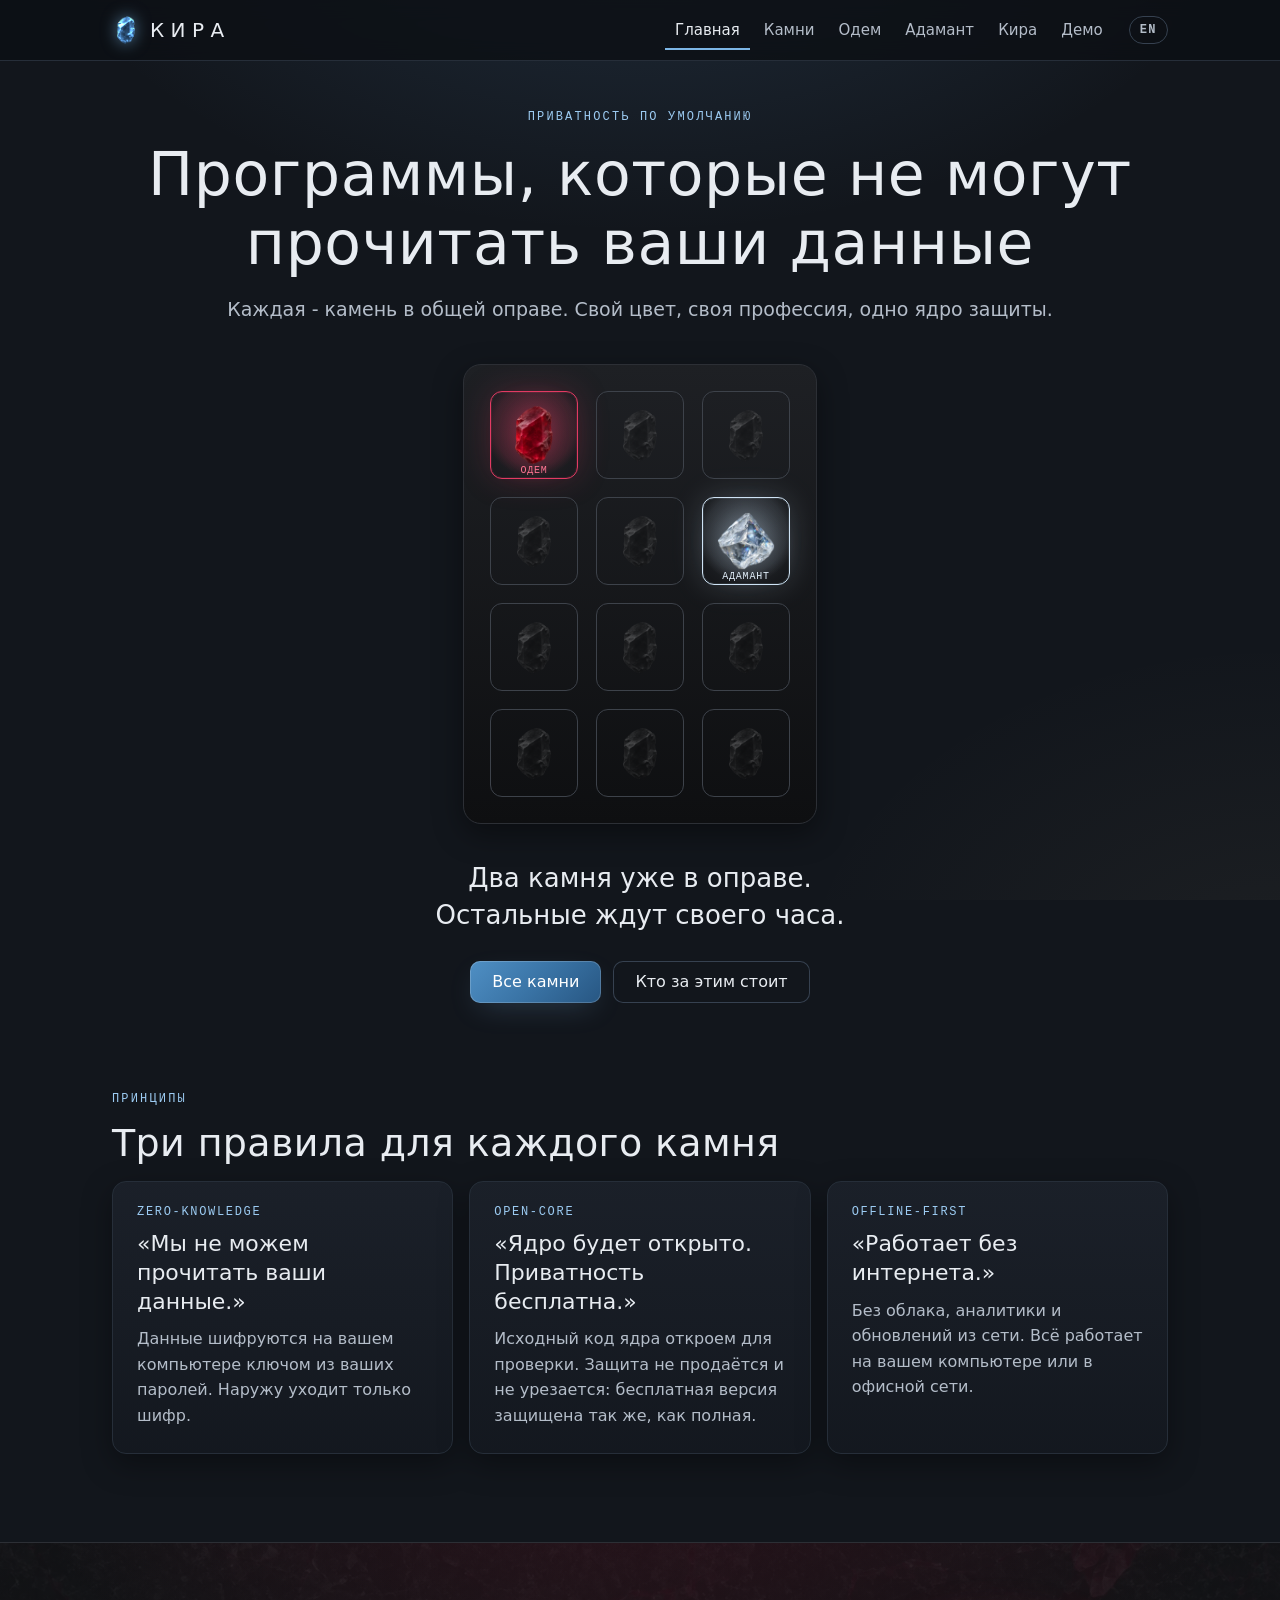
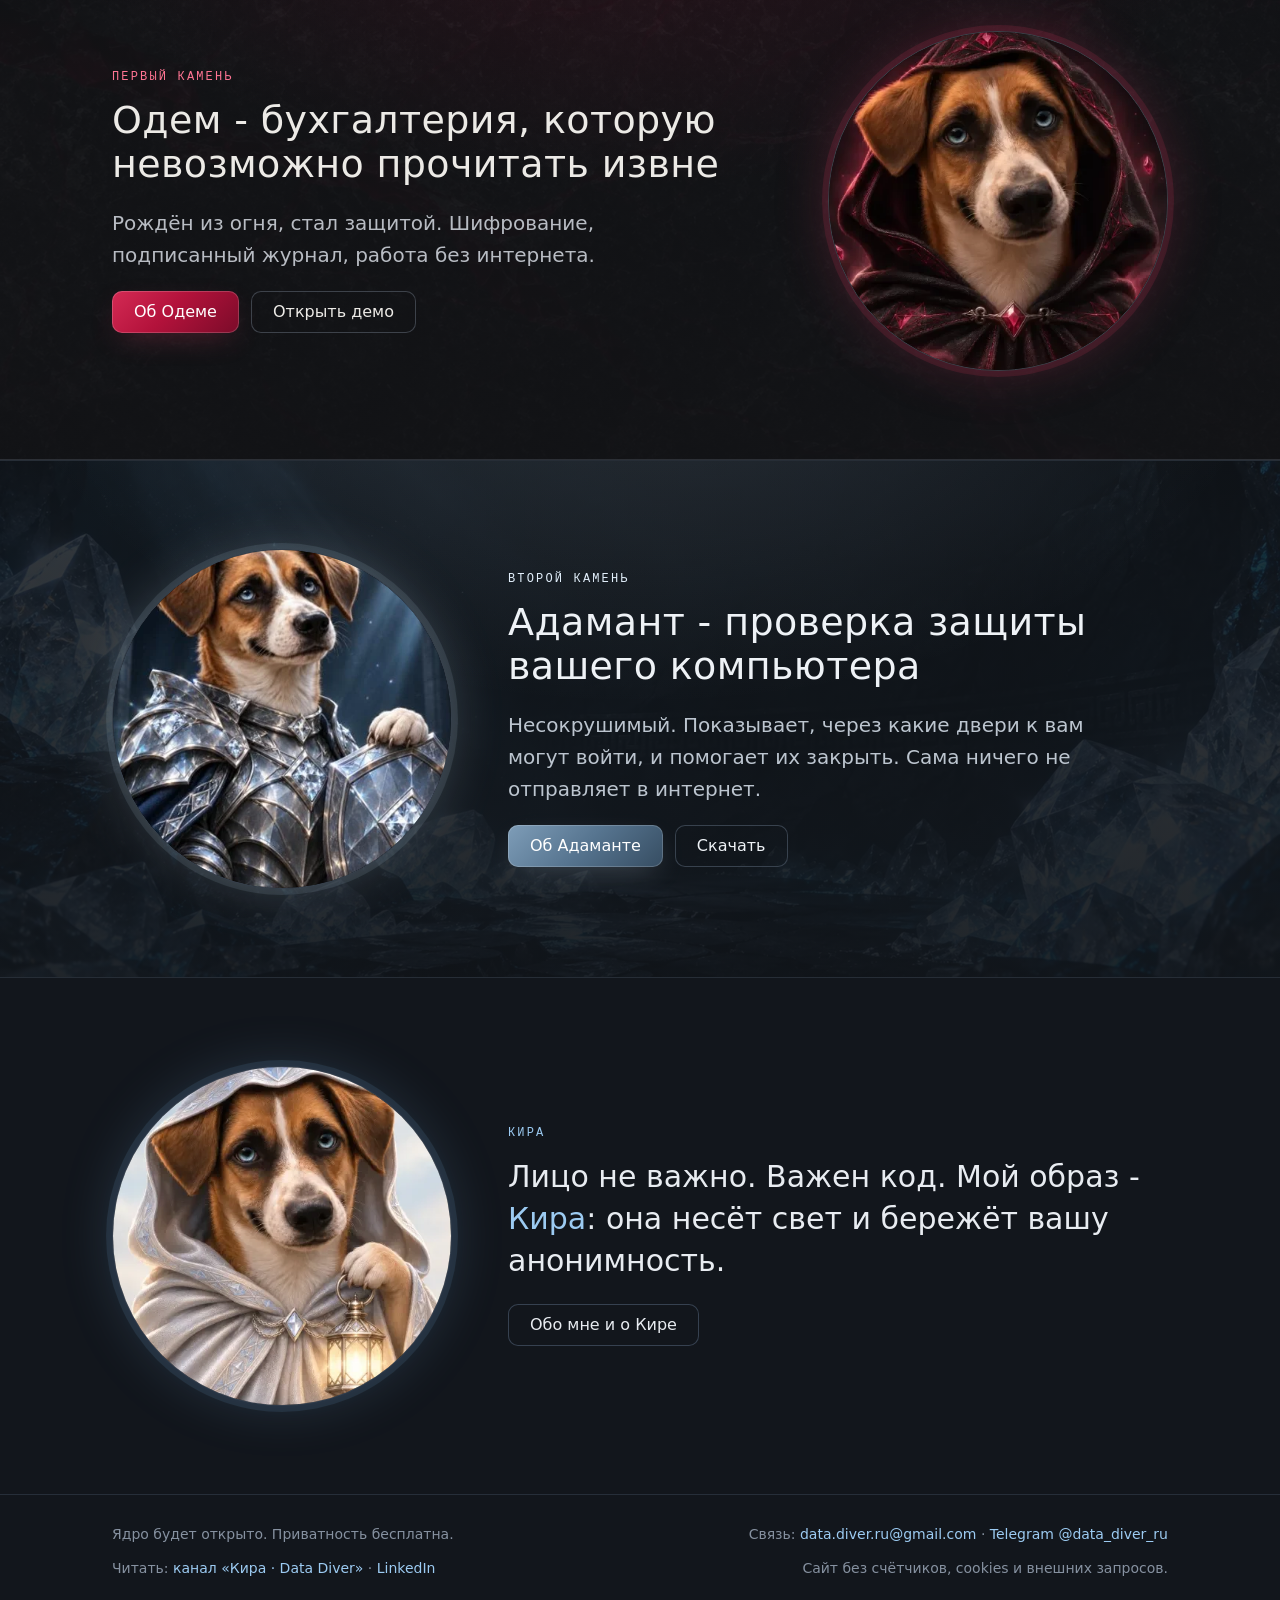
==== index.html @ 1e82c529 "Data Diver: перенос в datadiver-ru" ====
<!doctype html>
<html lang="ru">
<head>
<meta charset="utf-8">
<meta name="viewport" content="width=device-width, initial-scale=1">
<meta http-equiv="Content-Security-Policy" content="default-src 'self'; img-src 'self' data:; style-src 'self'; script-src 'none'; base-uri 'none'; form-action 'none'">
<meta name="referrer" content="no-referrer">
<title>Камни приватности - Одем и другие</title>
<meta name="description" content="Закрытые программы, которые не могут прочитать ваши данные. Первый камень - Одем, бухгалтерия.">
<meta property="og:title" content="Камни приватности - Одем и другие">
<meta property="og:description" content="Закрытые программы, которые не могут прочитать ваши данные. Первый камень - Одем, бухгалтерия.">
<meta property="og:image" content="assets/img/social-preview.jpg">
<meta name="theme-color" content="#12161c">
<link rel="alternate" hreflang="ru" href="index.html">
<link rel="alternate" hreflang="en" href="en/index.html">
<link rel="icon" href="assets/favicon.png" type="image/png">
<link rel="stylesheet" href="assets/style.css">
<link rel="stylesheet" href="assets/adamant.css">
</head>
<body data-theme="kira">
<header class="top"><div class="wrap">
<a class="brand" href="index.html" aria-label="На главную"><img class="ruby" src="assets/img/ruby.webp" alt="" width="256" height="256"><span>КИРА</span></a>
<nav class="nav" aria-label="Разделы"><a href="index.html" aria-current="page">Главная</a><a href="stones.html">Камни</a><a href="odem.html">Одем</a><a href="adamant.html">Адамант</a><a href="kira.html">Кира</a><a href="demo.html">Демо</a></nav>
<a class="lang" href="en/index.html" hreflang="en" lang="en" title="English">EN</a>
</div></header>
<main id="main">
<section class="hero"><div class="wrap">
<p class="eyebrow">Приватность по умолчанию</p>
<h1>Программы, которые не могут прочитать ваши данные</h1>
<p class="tag">Каждая - камень в общей оправе. Свой цвет, своя профессия, одно ядро защиты.</p>
<div class="setting" data-theme="graphite" aria-label="Оправа: двенадцать мест, два камня на месте">
<a class="stone lit" data-theme="odem" href="odem.html" aria-label="Одем - бухгалтерия, в работе"><img class="ruby" src="assets/img/ruby.webp" alt="" width="256" height="256"><span class="name">Одем</span></a>
<a class="stone" href="stones.html#topaz" aria-label="Топаз - юридическая версия, план"><img class="ruby" src="assets/img/ruby.webp" alt="" width="256" height="256"><span class="name">Топаз</span></a>
<a class="stone" href="stones.html#carbuncle" aria-label="Карбункул - для нотариусов, план"><img class="ruby" src="assets/img/ruby.webp" alt="" width="256" height="256"><span class="name">Карбункул</span></a>
<span class="stone" role="img" aria-label="Свободное место"><img class="ruby" src="assets/img/ruby.webp" alt="" width="256" height="256"></span>
<span class="stone" role="img" aria-label="Свободное место"><img class="ruby" src="assets/img/ruby.webp" alt="" width="256" height="256"></span>
<a class="stone lit" data-theme="adamant" href="adamant.html" aria-label="Адамант - проверка защиты компьютера, вышел"><img class="diamond" src="assets/img/diamond.webp" alt="" width="256" height="256"><span class="name">Адамант</span></a>
<span class="stone" role="img" aria-label="Свободное место"><img class="ruby" src="assets/img/ruby.webp" alt="" width="256" height="256"></span>
<span class="stone" role="img" aria-label="Свободное место"><img class="ruby" src="assets/img/ruby.webp" alt="" width="256" height="256"></span>
<span class="stone" role="img" aria-label="Свободное место"><img class="ruby" src="assets/img/ruby.webp" alt="" width="256" height="256"></span>
<span class="stone" role="img" aria-label="Свободное место"><img class="ruby" src="assets/img/ruby.webp" alt="" width="256" height="256"></span>
<span class="stone" role="img" aria-label="Свободное место"><img class="ruby" src="assets/img/ruby.webp" alt="" width="256" height="256"></span>
<span class="stone" role="img" aria-label="Свободное место"><img class="ruby" src="assets/img/ruby.webp" alt="" width="256" height="256"></span>
</div>
<p class="says">Два камня уже в оправе. Остальные ждут своего часа.</p>
<div class="actions">
<a class="btn" href="stones.html">Все камни</a>
<a class="btn ghost" href="kira.html">Кто за этим стоит</a>
</div>
</div></section>

<section class="flush"><div class="wrap">
<p class="eyebrow">Принципы</p>
<h2>Три правила для каждого камня</h2>
<div class="grid3">
<div class="card"><div class="k">Zero-knowledge</div><blockquote>«Мы не можем прочитать ваши данные.»</blockquote><p>Данные шифруются на вашем компьютере ключом из ваших паролей. Наружу уходит только шифр.</p></div>
<div class="card"><div class="k">Open-core</div><blockquote>«Ядро будет открыто. Приватность бесплатна.»</blockquote><p>Исходный код ядра откроем для проверки. Защита не продаётся и не урезается: бесплатная версия защищена так же, как полная.</p></div>
<div class="card"><div class="k">Offline-first</div><blockquote>«Работает без интернета.»</blockquote><p>Без облака, аналитики и обновлений из сети. Всё работает на вашем компьютере или в офисной сети.</p></div>
</div>
</div></section>

<section class="band" data-theme="odem"><div class="wrap split rev">
<div class="avatar"><img src="assets/img/kira-keeper.webp" alt="Кира в образе хранительницы камней: тёмный плащ с рубиновой вышивкой" width="512" height="512"></div>
<div>
<p class="eyebrow">Первый камень</p>
<h2>Одем - бухгалтерия, которую невозможно прочитать извне</h2>
<p class="lead">Рождён из огня, стал защитой. Шифрование, подписанный журнал, работа без интернета.</p>
<div class="actions left"><a class="btn" href="odem.html">Об Одеме</a><a class="btn ghost" href="demo.html">Открыть демо</a></div>
</div>
</div></section>
<section class="band" data-theme="adamant"><div class="wrap split">
<div class="avatar"><img src="assets/img/kira-knight.webp" alt="Кира в алмазных доспехах со щитом" width="480" height="480" loading="lazy"></div>
<div>
<p class="eyebrow">Второй камень</p>
<h2>Адамант - проверка защиты вашего компьютера</h2>
<p class="lead">Несокрушимый. Показывает, через какие двери к вам могут войти, и помогает их закрыть. Сама ничего не отправляет в интернет.</p>
<div class="actions left"><a class="btn" href="adamant.html">Об Адаманте</a><a class="btn ghost" href="adamant.html#download">Скачать</a></div>
</div>
</div></section>


<section><div class="wrap split">
<div class="avatar"><img src="assets/img/kira-light.webp" alt="Кира - светлая собака-просветитель с фонарём" width="512" height="512"></div>
<div>
<p class="eyebrow">Кира</p>
<p class="manifest">Лицо не важно. Важен код. Мой образ - <em>Кира</em>: она несёт свет и бережёт вашу анонимность.</p>
<a class="btn ghost" href="kira.html">Обо мне и о Кире</a>
</div>
</div></section>
</main>
<footer class="foot"><div class="wrap">
<p>Ядро будет открыто. Приватность бесплатна.</p>
<p>Связь: <a href="mailto:data.diver.ru@gmail.com">data.diver.ru@gmail.com</a> · <a href="https://t.me/data_diver_ru" rel="noopener noreferrer">Telegram @data_diver_ru</a></p>
<p>Читать: <a href="https://t.me/datadiver_ru" rel="noopener noreferrer">канал «Кира · Data Diver»</a> · <a href="https://www.linkedin.com/in/datadiverru" rel="noopener noreferrer">LinkedIn</a></p>
<p>Сайт без счётчиков, cookies и внешних запросов.</p>
</div></footer>
</body>
</html>
---- assets/style.css ----
/* Сайт камней. Без внешних шрифтов, скриптов и счётчиков.
   Цвет принадлежит камню: тема задаётся атрибутом data-theme на <body> или на любом блоке.
   Новый камень = новый блок [data-theme="…"] с теми же переменными. */
:root {
  --display: "Bahnschrift Light", "Bahnschrift", "Segoe UI Variable Display", "Helvetica Neue", system-ui, sans-serif;
  --sans: "Segoe UI Variable Text", "Segoe UI", system-ui, -apple-system, Roboto, "Helvetica Neue", Arial, sans-serif;
  --mono: "Cascadia Mono", Consolas, ui-monospace, "SF Mono", monospace;
  --wrap: 1120px;
  --ease: cubic-bezier(.2, .8, .2, 1);
}

/* ── Темы ─────────────────────────────────────────────── */
/* общая тёмная основа для камней */
[data-theme="odem"], [data-theme="topaz"], [data-theme="carbuncle"], [data-theme="graphite"] {
  color-scheme: dark;
  --bg-0: #0e0f11;
  --bg: #121316;
  --surface: rgba(30, 32, 36, .88);
  --surface-2: rgba(23, 25, 28, .88);
  --line: #2c2f35;
  --line-2: #3d424a;
  --ink: #eceae6;
  --ink-2: #b8bcc3;
  --ink-3: #848a93;
  --top-bg: rgba(14, 15, 17, .82);
  --shadow: 0 10px 30px rgba(0, 0, 0, .4);
}
/* Одем — рубин */
[data-theme="odem"] {
  --acc: #b3123b; --acc-hi: #e23b63; --acc-ink: #ff7593; --acc-deep: #6e0a24;
  --acc-glow: rgba(226, 59, 99, .35); --acc-soft: rgba(226, 59, 99, .14);
  --acc-grad: linear-gradient(135deg, #d42a54 0%, #b3123b 46%, #7a0b29 100%);
  --bg-art: radial-gradient(900px 520px at 50% -120px, rgba(179, 18, 59, .16), transparent 70%),
            linear-gradient(rgba(18, 19, 22, .9), rgba(18, 19, 22, .96)), url("img/veins.webp") center / cover;
}
/* Топаз — янтарь и золото */
[data-theme="topaz"] {
  --acc: #c9861c; --acc-hi: #f2b84b; --acc-ink: #ffcf73; --acc-deep: #6b440a;
  --acc-glow: rgba(242, 184, 75, .32); --acc-soft: rgba(242, 184, 75, .14);
  --acc-grad: linear-gradient(135deg, #f0b24a 0%, #c9861c 50%, #8a5a10 100%);
  --bg-art: radial-gradient(900px 520px at 50% -120px, rgba(201, 134, 28, .16), transparent 70%), var(--bg);
}
/* Карбункул — изумрудно-зелёный (можно поменять, когда дойдём до камня) */
[data-theme="carbuncle"] {
  --acc: #138a60; --acc-hi: #2fcf92; --acc-ink: #6fe3b4; --acc-deep: #0b4a33;
  --acc-glow: rgba(47, 207, 146, .3); --acc-soft: rgba(47, 207, 146, .13);
  --acc-grad: linear-gradient(135deg, #2bbf86 0%, #138a60 50%, #0b5a3e 100%);
  --bg-art: radial-gradient(900px 520px at 50% -120px, rgba(19, 138, 96, .16), transparent 70%), var(--bg);
}
/* нейтральная оправа для схемы камней */
[data-theme="graphite"] {
  --acc: #8b96a5; --acc-hi: #b9c3d0; --acc-ink: #cfd7e2; --acc-deep: #3d424a;
  --acc-glow: rgba(185, 195, 208, .25); --acc-soft: rgba(185, 195, 208, .1);
  --acc-grad: linear-gradient(135deg, #9aa5b4, #6b7685);
  --bg-art: var(--bg);
}
/* Кира — ночная тема: сине-графитовый фон, голубой акцент как её глаза.
   Тёмная, но не красная — красный остаётся за Одемом. */
[data-theme="kira"] {
  color-scheme: dark;
  --bg-0: #0d1015;
  --bg: #12161c;
  --surface: rgba(28, 34, 43, .88);
  --surface-2: rgba(20, 25, 32, .88);
  --line: #262e39;
  --line-2: #364150;
  --ink: #e8ecf1;
  --ink-2: #b4bdc9;
  --ink-3: #8691a0;
  --top-bg: rgba(13, 16, 21, .84);
  --shadow: 0 10px 30px rgba(0, 0, 0, .35);
  --acc: #3f7fb5; --acc-hi: #7db6e6; --acc-ink: #9ccbf2; --acc-deep: #1d4567;
  --acc-glow: rgba(125, 182, 230, .28); --acc-soft: rgba(125, 182, 230, .11);
  --acc-grad: linear-gradient(135deg, #4f8fc4 0%, #3a74a6 50%, #275682 100%);
  --bg-art: radial-gradient(900px 560px at 50% -160px, rgba(90, 140, 190, .22), transparent 70%),
            radial-gradient(700px 500px at 100% 110%, rgba(210, 190, 150, .06), transparent 70%), var(--bg);
}
[data-theme] { color: var(--ink); }

/* ── База ─────────────────────────────────────────────── */
* { box-sizing: border-box; }
html { -webkit-text-size-adjust: 100%; }
body {
  margin: 0;
  background: var(--bg);
  font: 16px/1.6 var(--sans);
  min-height: 100vh;
  display: flex;
  flex-direction: column;
}
body::before { content: ""; position: fixed; inset: 0; background: var(--bg-art); z-index: -1; }
a { color: var(--acc-ink); text-decoration: none; }
a:hover { text-decoration: underline; text-underline-offset: 3px; }
:focus-visible { outline: 2px solid var(--acc-hi); outline-offset: 3px; border-radius: 4px; }
img { max-width: 100%; display: block; }

.wrap { width: 100%; max-width: var(--wrap); margin: 0 auto; padding: 0 16px; }
@media (min-width: 720px) { .wrap { padding: 0 32px; } }

/* шапка */
.top { position: sticky; top: 0; z-index: 10; background: var(--top-bg); backdrop-filter: blur(10px); border-bottom: 1px solid var(--line); }
.top .wrap { display: flex; align-items: center; gap: 16px; min-height: 60px; flex-wrap: wrap; }
.brand { display: flex; align-items: center; gap: 10px; color: var(--ink); font: 300 20px/1 var(--display); letter-spacing: .32em; }
.brand:hover { text-decoration: none; }
.brand .ruby { width: 28px; height: 28px; object-fit: contain; filter: drop-shadow(0 0 8px rgba(226, 59, 99, .45)); transition: transform .5s var(--ease), filter .3s; }
.brand:hover .ruby { transform: rotate(-10deg) scale(1.12); filter: drop-shadow(0 0 12px rgba(255, 90, 130, .8)) brightness(1.15); }
.nav { display: flex; gap: 4px; margin-left: auto; flex-wrap: wrap; }
.nav a { color: var(--ink-2); padding: 8px 10px; border-radius: 8px; font-size: 15px; }
.nav a:hover { color: var(--ink); background: var(--acc-soft); text-decoration: none; }
.nav a[aria-current="page"] { color: var(--ink); box-shadow: inset 0 -2px 0 var(--acc-hi); border-radius: 0; }
@media (max-width: 560px) {
  .top .wrap { padding-top: 8px; padding-bottom: 4px; gap: 4px; }
  .nav { margin-left: -8px; width: calc(100% + 16px); overflow-x: auto; flex-wrap: nowrap; scrollbar-width: none; }
  .nav::-webkit-scrollbar { display: none; }
  .nav a { padding: 8px 8px; white-space: nowrap; }
}

main { flex: 1; }
section { padding: 56px 0; }
@media (min-width: 720px) { section { padding: 88px 0; } }

.eyebrow { font: 12px/1.4 var(--mono); letter-spacing: .18em; text-transform: uppercase; color: var(--acc-ink); margin: 0 0 14px; }
h1, h2, h3 { font-family: var(--display); font-weight: 300; line-height: 1.15; margin: 0 0 16px; letter-spacing: .01em; }
h1 { font-size: clamp(34px, 6vw, 60px); }
h2 { font-size: clamp(26px, 4vw, 38px); }
h3 { font-size: 22px; }
.lead { font-size: clamp(17px, 2.2vw, 20px); color: var(--ink-2); max-width: 46ch; }
.muted { color: var(--ink-3); }

/* кнопки */
.btn {
  display: inline-flex; align-items: center; gap: 10px;
  padding: 13px 22px; border-radius: 10px;
  font: 500 16px/1 var(--sans); color: #fff;
  background: var(--acc-grad);
  box-shadow: 0 0 0 1px rgba(255, 255, 255, .18) inset, 0 10px 30px -10px var(--acc-glow);
  transition: transform .2s var(--ease), box-shadow .2s var(--ease);
}
.btn:hover { text-decoration: none; transform: translateY(-1px); box-shadow: 0 0 0 1px rgba(255, 255, 255, .3) inset, 0 14px 36px -10px var(--acc-glow); }
.btn.ghost { background: transparent; color: var(--ink); box-shadow: inset 0 0 0 1px var(--line-2); }
.btn.ghost:hover { box-shadow: inset 0 0 0 1px var(--acc-hi); }

/* героический блок */
.hero { text-align: center; padding-top: 48px; }
.hero .title { font: 200 clamp(52px, 12vw, 120px)/1 var(--display); letter-spacing: .38em; margin: 0 0 8px; padding-left: .38em; }
.hero .tag { color: var(--ink-2); margin: 0 auto 40px; font-size: clamp(16px, 2.2vw, 19px); }
.hero .says { font: 300 clamp(20px, 3vw, 26px)/1.4 var(--display); max-width: 30ch; margin: 0 auto 28px; }
.actions { display: flex; gap: 12px; justify-content: center; flex-wrap: wrap; }
.actions.left { justify-content: flex-start; }

/* оправа 3×4, как четыре ряда по три камня — тёмная «шкатулка» на любой теме */
.setting {
  --cell: clamp(64px, 22vw, 88px);
  display: grid; grid-template-columns: repeat(3, var(--cell)); gap: clamp(10px, 2.4vw, 18px);
  justify-content: center; margin: 0 auto 36px; padding: clamp(16px, 3vw, 26px);
  width: max-content; max-width: 100%;
  border: 1px solid var(--line); border-radius: 18px;
  background: linear-gradient(180deg, #1e2024, #0e0f11);
  box-shadow: var(--shadow);
}
.stone {
  position: relative; aspect-ratio: 1; border-radius: 12px;
  display: grid; place-items: center;
  border: 1px solid var(--line-2); color: var(--ink-3);
  transition: border-color .25s var(--ease), transform .25s var(--ease);
}
.stone .ruby { width: 62%; height: 62%; object-fit: contain; user-select: none; -webkit-user-drag: none;
  filter: grayscale(1) brightness(1.15) contrast(1.05); opacity: .38; transition: opacity .25s var(--ease), filter .25s var(--ease); }
.stone:hover .ruby, .stone:focus-visible .ruby { opacity: .6; }
.stone .name { position: absolute; bottom: -1px; left: 0; right: 0; text-align: center; font: 10px/1.6 var(--mono); letter-spacing: .08em; text-transform: uppercase; color: var(--ink-3); opacity: 0; transition: opacity .2s; }
.stone:hover, .stone:focus-visible { border-color: var(--ink-3); transform: translateY(-2px); }
.stone:hover .name, .stone:focus-visible .name { opacity: 1; }
.stone.lit {
  border-color: var(--acc-hi);
  background: radial-gradient(circle at 50% 40%, var(--acc-glow), var(--acc-soft) 60%, transparent 75%);
  box-shadow: 0 0 34px -6px var(--acc-glow), inset 0 0 0 1px var(--acc-soft);
  animation: breathe 5s ease-in-out infinite;
}
.stone.lit .ruby { width: 70%; height: 70%; filter: drop-shadow(0 0 14px var(--acc-glow)); opacity: 1; }
.stone.lit:hover .ruby { filter: drop-shadow(0 0 20px var(--acc-hi)) brightness(1.1); }
.stone.lit .name { opacity: 1; color: var(--acc-ink); }
@keyframes breathe { 50% { box-shadow: 0 0 46px -4px var(--acc-glow), inset 0 0 0 1px var(--acc-soft); } }
@media (prefers-reduced-motion: reduce) { .stone.lit { animation: none; } * { transition: none !important; } }

/* карточки */
.grid3 { display: grid; gap: 16px; grid-template-columns: 1fr; }
@media (min-width: 820px) { .grid3 { grid-template-columns: repeat(3, 1fr); } }
.grid2 { display: grid; gap: 16px; grid-template-columns: 1fr; margin-top: 16px; }
@media (min-width: 720px) { .grid2 { grid-template-columns: 1fr 1fr; } }
.card {
  border: 1px solid var(--line); border-radius: 14px; padding: 24px;
  background: linear-gradient(180deg, var(--surface), var(--surface-2));
  box-shadow: var(--shadow);
}
.card .k { font: 12px/1 var(--mono); letter-spacing: .14em; text-transform: uppercase; color: var(--acc-ink); margin-bottom: 12px; }
.card blockquote { margin: 0 0 10px; font: 300 22px/1.3 var(--display); }
.card p { margin: 0; color: var(--ink-2); }
.card .icon { width: 28px; height: 28px; color: var(--acc-hi); margin-bottom: 14px; }

/* портрет и манифест */
.split { display: grid; gap: 28px; align-items: center; grid-template-columns: 1fr; }
@media (min-width: 820px) { .split { grid-template-columns: 340px 1fr; gap: 56px; } }
.split.rev { }
@media (min-width: 820px) { .split.rev { grid-template-columns: 1fr 340px; } .split.rev .avatar { order: 2; } }
.avatar {
  width: min(100%, 340px); aspect-ratio: 1; margin: 0 auto; border-radius: 50%;
  overflow: hidden; border: 1px solid var(--line-2);
  box-shadow: 0 0 0 6px var(--acc-soft), 0 0 60px -10px var(--acc-glow);
  background: var(--bg-0);
}
.avatar img { width: 100%; height: 100%; object-fit: cover; transform: scale(1.12); }
.manifest { font: 300 clamp(22px, 3.2vw, 30px)/1.4 var(--display); margin: 0 0 22px; }
.manifest em { font-style: normal; color: var(--acc-ink); }
.prose { max-width: 62ch; color: var(--ink-2); font-size: 17px; }
.prose p { margin: 0 0 14px; }
.prose strong { color: var(--ink); font-weight: 600; }

/* камень-продукт */
.product { display: grid; gap: 0; grid-template-columns: 1fr; overflow: hidden; padding: 0; }
@media (min-width: 900px) { .product { grid-template-columns: 1.25fr 1fr; } }
.product .shot { position: relative; background: var(--bg-0); border-bottom: 1px solid var(--line); }
@media (min-width: 900px) { .product .shot { border-bottom: 0; border-right: 1px solid var(--line); } }
.product .shot img { width: 100%; height: 100%; object-fit: cover; object-position: left top; }
.product .shot .veil { position: absolute; left: 12px; bottom: 12px; font: 11px/1 var(--mono); letter-spacing: .1em; text-transform: uppercase; color: var(--ink-2); background: rgba(14, 15, 17, .8); border: 1px solid var(--line-2); padding: 7px 9px; border-radius: 6px; }
.product .body { padding: 28px; }
.status { display: inline-flex; align-items: center; gap: 8px; font: 12px/1 var(--mono); letter-spacing: .1em; text-transform: uppercase; padding: 7px 10px; border-radius: 999px; border: 1px solid var(--line-2); color: var(--ink-2); }
.status::before { content: ""; width: 7px; height: 7px; border-radius: 50%; background: var(--ink-3); }
.status.live { border-color: var(--acc-hi); color: var(--acc-ink); }
.status.live::before { background: var(--acc-hi); box-shadow: 0 0 10px var(--acc-hi); }
.ticks { list-style: none; padding: 0; margin: 18px 0 24px; display: grid; gap: 8px; }
.ticks li { padding-left: 22px; position: relative; color: var(--ink-2); }
.ticks li::before { content: ""; position: absolute; left: 2px; top: .62em; width: 8px; height: 8px; transform: rotate(45deg); border: 1.5px solid var(--acc-hi); }
.locked { position: relative; }
.locked > * { opacity: .7; }
.locked .lock { width: 36px; height: 36px; color: var(--acc-hi); margin-bottom: 14px; }
.locked .gem { width: 56px; height: 56px; object-fit: contain; margin-bottom: 12px; filter: grayscale(1) brightness(1.1); opacity: .45; }

/* летопись */
.log { list-style: none; margin: 0; padding: 0; border-left: 1px solid var(--line-2); }
.log > li { position: relative; padding: 0 0 36px 28px; }
.log > li::before { content: ""; position: absolute; left: -6px; top: 8px; width: 11px; height: 11px; transform: rotate(45deg); background: var(--bg); border: 1.5px solid var(--line-2); }
.log > li.hot::before { background: var(--acc); border-color: var(--acc-ink); box-shadow: 0 0 12px var(--acc-glow); }
.log time { font: 13px/1 var(--mono); color: var(--ink-3); letter-spacing: .06em; }
.log h3 { margin: 8px 0 10px; }
.log ul { margin: 0; padding-left: 18px; color: var(--ink-2); }
.log ul li { margin-bottom: 4px; }

/* демо */
.notice { display: flex; gap: 12px; align-items: flex-start; border: 1px solid rgba(232, 184, 92, .35); background: rgba(232, 184, 92, .07); color: #f0d7a4; padding: 14px 16px; border-radius: 12px; margin: 0 0 28px; }
.notice svg { flex: none; width: 20px; height: 20px; margin-top: 2px; }
.corner { position: fixed; right: 16px; bottom: 16px; z-index: 5; max-width: calc(100% - 32px); border: 1px solid var(--line-2); background: var(--top-bg); backdrop-filter: blur(8px); padding: 12px 14px; border-radius: 12px; font-size: 14px; color: var(--ink-2); box-shadow: var(--shadow); }
.corner a { font-weight: 600; }

/* подвал */
.foot { border-top: 1px solid var(--line); padding: 28px 0 40px; color: var(--ink-3); font-size: 14px; }
.foot .wrap { display: flex; gap: 12px 24px; flex-wrap: wrap; justify-content: space-between; }
.foot p { margin: 0; }
.demo-page .foot { padding-bottom: 96px; }

.flush { padding-top: 0 !important; }
.mt { margin-top: 16px; }

/* полоса в цвете камня внутри страницы другой темы */
.band { background: var(--bg-art); border-top: 1px solid var(--line); border-bottom: 1px solid var(--line); }

/* знак в шапке общих страниц: тот же кристалл, но серебристый с голубым свечением */
[data-theme="kira"] .brand .ruby { filter: grayscale(1) sepia(1) hue-rotate(170deg) saturate(2.4) brightness(2.6) contrast(1.1) drop-shadow(0 0 8px rgba(125, 182, 230, .6)); }
[data-theme="kira"] .brand:hover .ruby { filter: grayscale(1) sepia(1) hue-rotate(170deg) saturate(2.6) brightness(3) contrast(1.1) drop-shadow(0 0 12px rgba(156, 203, 242, .9)); }

/* летопись по версиям */
.log .ver { font: 13px/1 var(--mono); color: var(--acc-ink); letter-spacing: .08em; text-transform: uppercase; }
.log > li > p.muted { margin: 4px 0 6px; font: 12px/1.4 var(--mono); letter-spacing: .1em; text-transform: uppercase; }
code { font: .92em var(--mono); background: var(--acc-soft); padding: 1px 5px; border-radius: 4px; color: var(--ink); }

/* переключатель языка */
.lang { font: 600 12px/1 var(--mono); letter-spacing: .12em; color: var(--ink-2); border: 1px solid var(--line-2); border-radius: 999px; padding: 7px 10px; }
.lang:hover { color: var(--ink); border-color: var(--acc-hi); text-decoration: none; }
@media (max-width: 560px) {
  .top .brand { order: 0; }
  .top .lang { order: 1; margin-left: auto; }
  .top .nav { order: 2; }
}
---- assets/adamant.css ----
/* Адамант - алмаз: холодный графит и ледяной блеск.
   Черновик: файл попадает на сайт только вместе с Адамантом (RELEASED в tools/build-pages.py). */
[data-theme="adamant"] {
  color-scheme: dark;
  --bg-0: #0c0f13;
  --bg: #11151a;
  --surface: rgba(28, 33, 40, .88);
  --surface-2: rgba(19, 23, 29, .88);
  --line: #262d36;
  --line-2: #38424e;
  --ink: #eef2f6;
  --ink-2: #bcc5cf;
  --ink-3: #8a94a0;
  --top-bg: rgba(12, 15, 19, .84);
  --shadow: 0 10px 30px rgba(0, 0, 0, .4);
  --acc: #6f8faa; --acc-hi: #cfe3f5; --acc-ink: #e2effb; --acc-deep: #2e4254;
  --acc-glow: rgba(205, 228, 250, .3); --acc-soft: rgba(205, 228, 250, .1);
  --acc-grad: linear-gradient(135deg, #7e9db8 0%, #56748f 50%, #364d62 100%);
  --bg-art: radial-gradient(900px 520px at 50% -120px, rgba(200, 225, 250, .14), transparent 70%),
            linear-gradient(rgba(17, 21, 26, .84), rgba(17, 21, 26, .93)), url("img/vault.webp") center bottom / cover;
}
.brand .diamond { width: 28px; height: 28px; object-fit: contain; filter: drop-shadow(0 0 8px rgba(205, 228, 250, .45)); transition: transform .5s var(--ease), filter .3s; }
.brand:hover .diamond { transform: rotate(-10deg) scale(1.12); filter: drop-shadow(0 0 12px rgba(225, 240, 255, .8)) brightness(1.1); }
.stone.lit .diamond { width: 70%; height: 70%; object-fit: contain; filter: drop-shadow(0 0 14px var(--acc-glow)); }
.stone.lit:hover .diamond { filter: drop-shadow(0 0 20px var(--acc-hi)) brightness(1.08); }
.product .shot.art { display: grid; place-items: center; min-height: 260px; overflow: hidden;
  background: radial-gradient(circle at 50% 45%, rgba(205, 228, 250, .16), transparent 62%), var(--bg-0); }
.product .shot.art img { width: auto; height: auto; max-width: 56%; max-height: 230px; object-fit: contain; filter: drop-shadow(0 0 30px var(--acc-glow)); }
.purity { display: flex; flex-wrap: wrap; gap: 8px; margin: 18px 0 0; padding: 0; list-style: none; }
.purity li { font: 12px/1 var(--mono); letter-spacing: .08em; text-transform: uppercase; padding: 8px 11px; border-radius: 999px; border: 1px solid var(--line-2); color: var(--ink-3); }
.purity li:last-child { border-color: var(--acc-hi); color: var(--acc-ink); box-shadow: 0 0 14px -4px var(--acc-glow); }
.dl { margin-top: 22px; }
.dl .meta { margin: 12px 0 0; font: 13px/1.6 var(--mono); color: var(--ink-3); word-break: break-all; }
.note { border-left: 2px solid var(--acc-hi); padding: 4px 0 4px 16px; color: var(--ink-2); margin: 18px 0 0; }
.duo { align-items: center; gap: 28px; margin-top: 0; }
.product + .product { margin-top: 16px; }
.card .k .tier { display: inline-block; margin-left: 8px; padding: 3px 7px; border-radius: 999px; border: 1px solid var(--acc-hi); font-size: 10px; letter-spacing: .08em; color: var(--acc-ink); vertical-align: 1px; }
.card .ticks { margin: 0 0 14px; }
.dl .meta + .meta { margin-top: 6px; }
.wide-shot { margin: 16px 0 0; position: relative; border: 1px solid var(--line); border-radius: 14px; overflow: hidden; box-shadow: var(--shadow); background: var(--bg-0); }
.wide-shot img { display: block; width: 100%; height: auto; }
.wide-shot .veil { position: absolute; left: 12px; bottom: 12px; font: 11px/1 var(--mono); letter-spacing: .1em; text-transform: uppercase; color: var(--ink-2); background: rgba(14, 15, 17, .8); border: 1px solid var(--line-2); padding: 7px 9px; border-radius: 6px; }
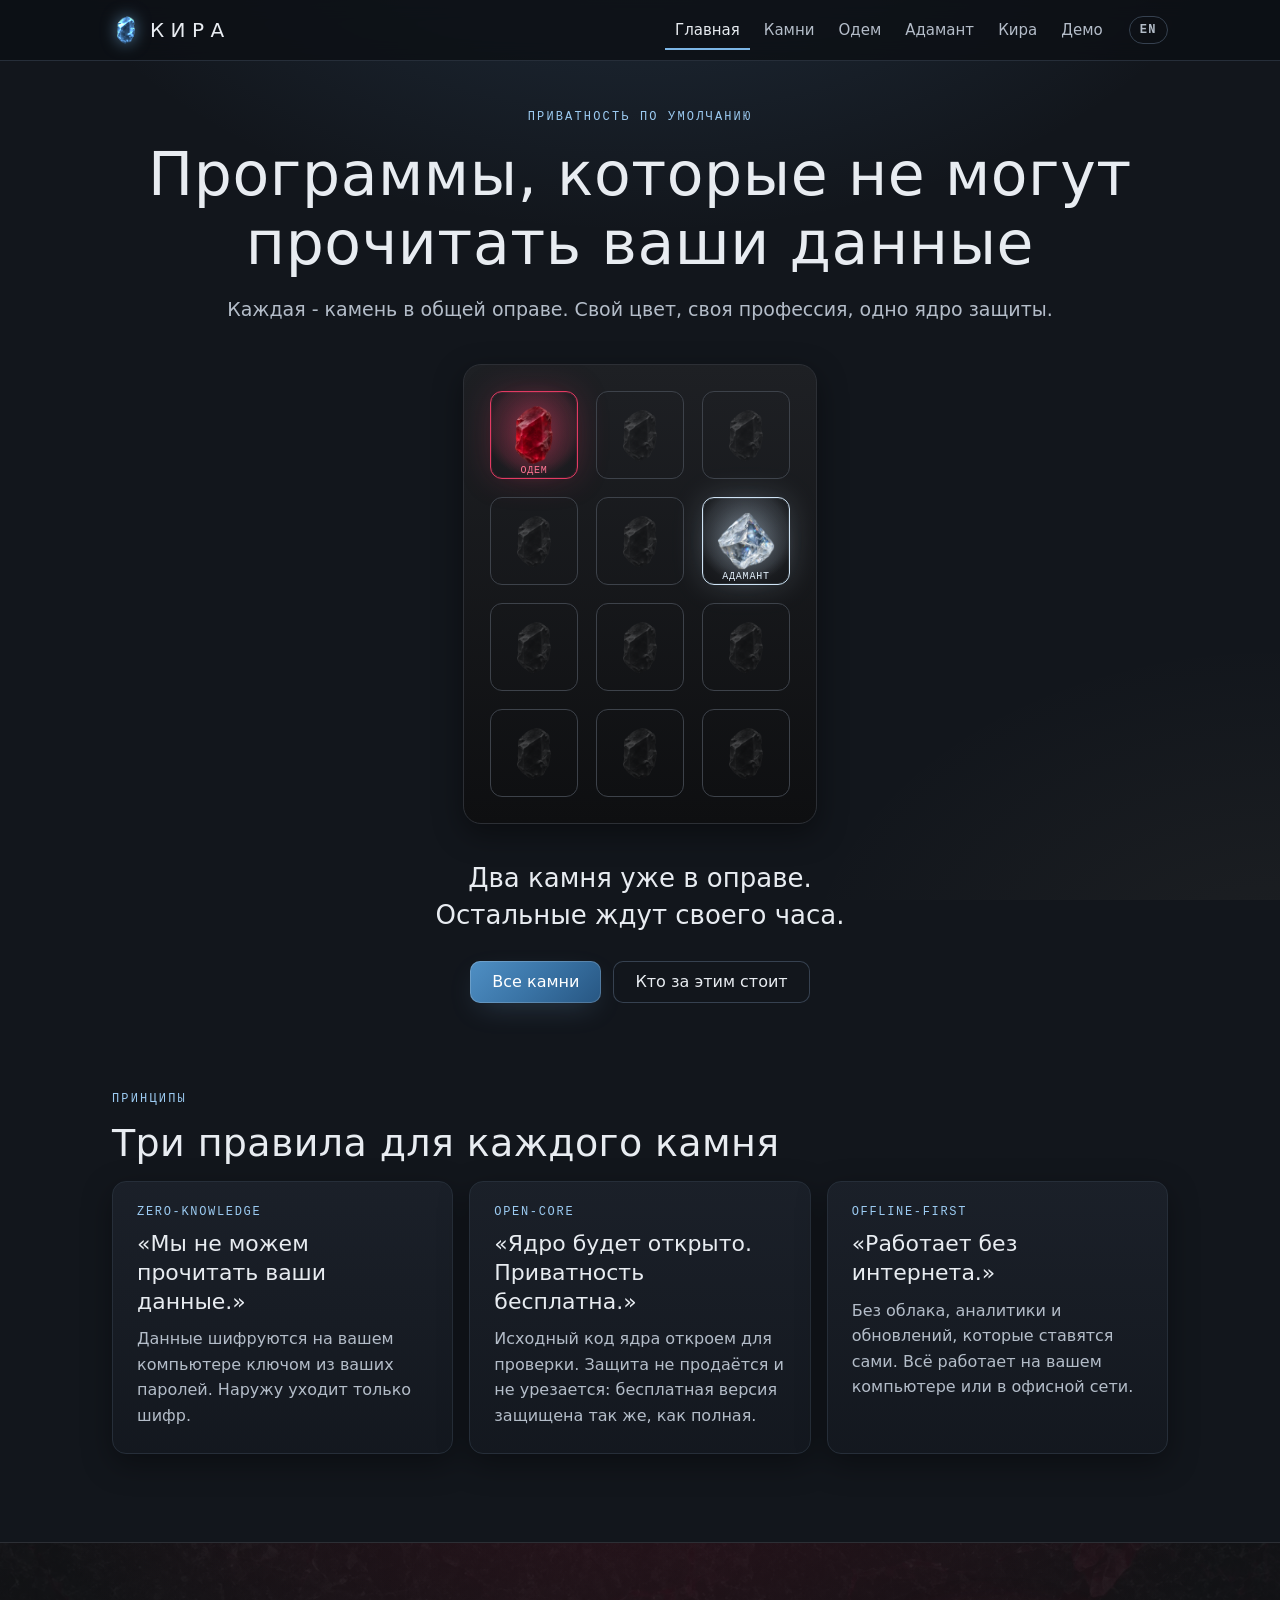
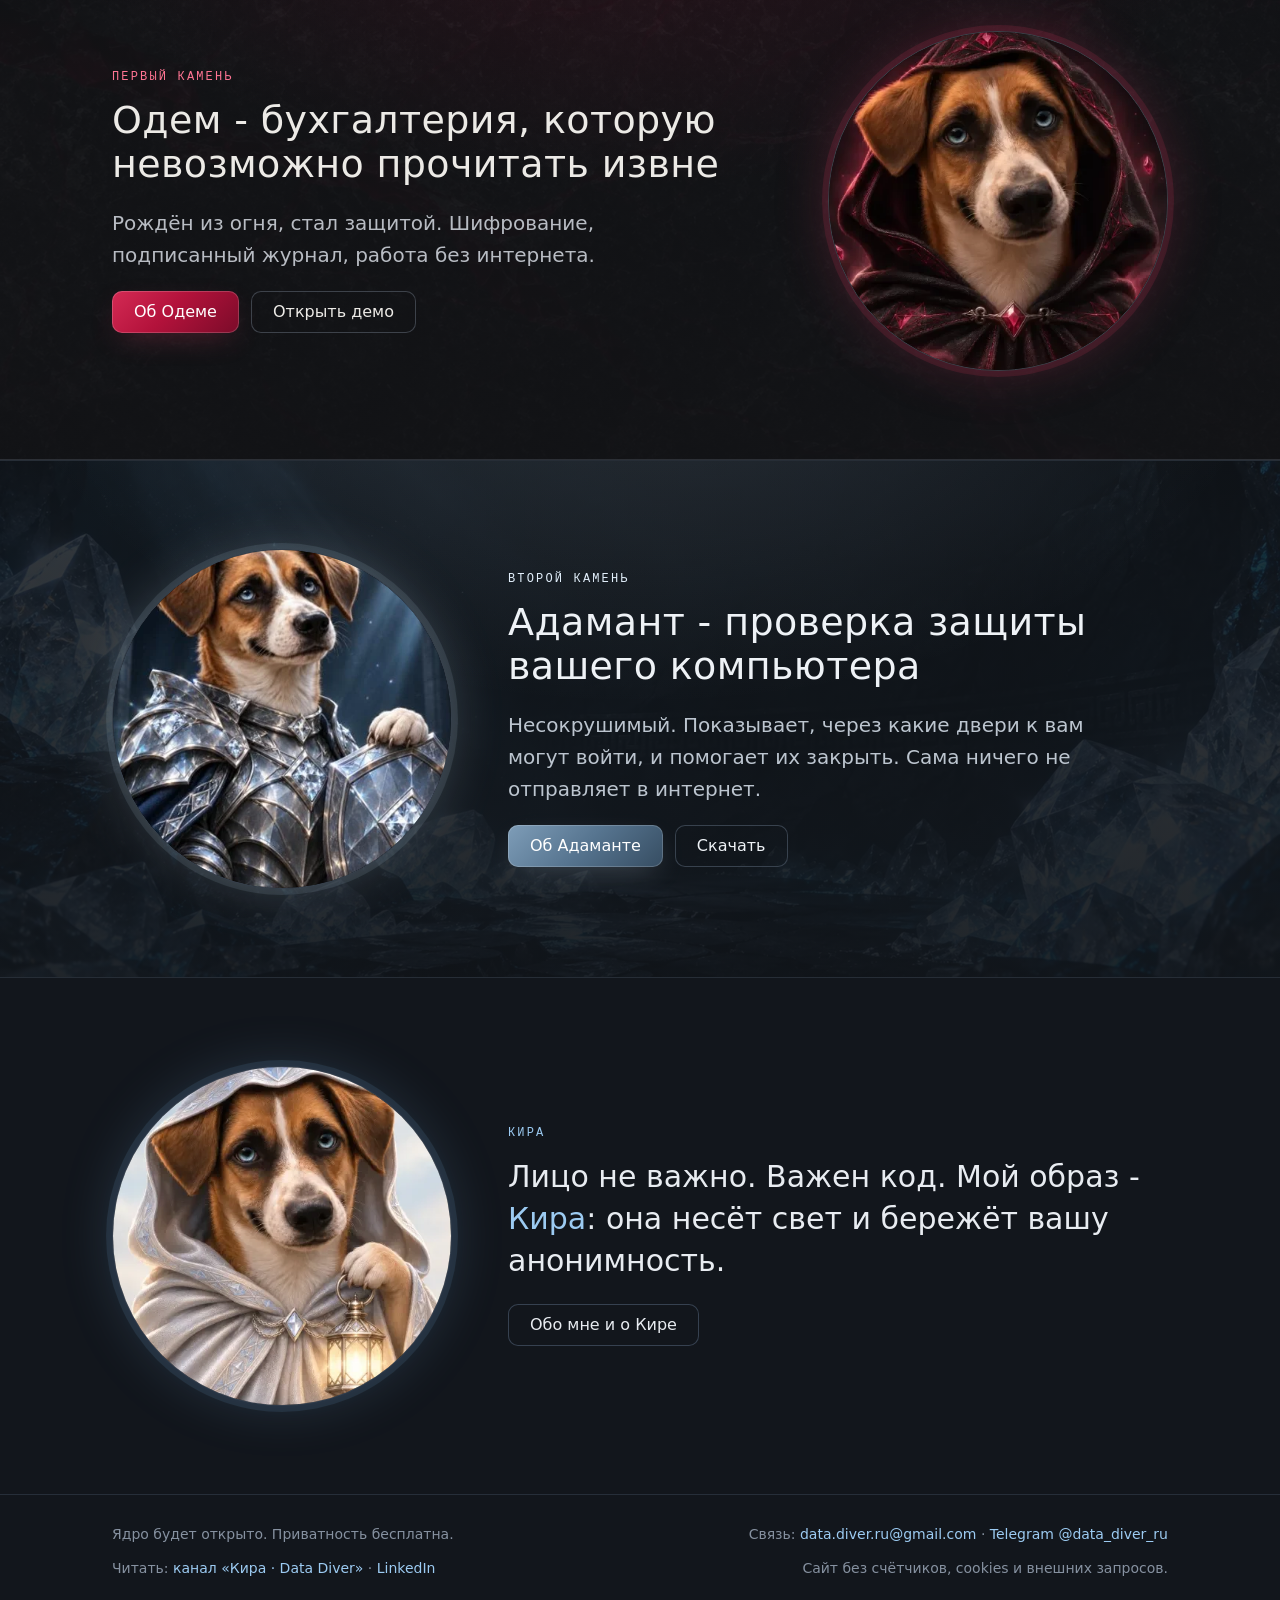
==== commit 1ef573f3: "Адамант 1.2.3: проверка обновлений по кнопке" ====
--- a/index.html
+++ b/index.html
@@ -55,7 +55,7 @@
 <div class="grid3">
 <div class="card"><div class="k">Zero-knowledge</div><blockquote>«Мы не можем прочитать ваши данные.»</blockquote><p>Данные шифруются на вашем компьютере ключом из ваших паролей. Наружу уходит только шифр.</p></div>
 <div class="card"><div class="k">Open-core</div><blockquote>«Ядро будет открыто. Приватность бесплатна.»</blockquote><p>Исходный код ядра откроем для проверки. Защита не продаётся и не урезается: бесплатная версия защищена так же, как полная.</p></div>
-<div class="card"><div class="k">Offline-first</div><blockquote>«Работает без интернета.»</blockquote><p>Без облака, аналитики и обновлений из сети. Всё работает на вашем компьютере или в офисной сети.</p></div>
+<div class="card"><div class="k">Offline-first</div><blockquote>«Работает без интернета.»</blockquote><p>Без облака, аналитики и обновлений, которые ставятся сами. Всё работает на вашем компьютере или в офисной сети.</p></div>
 </div>
 </div></section>
 
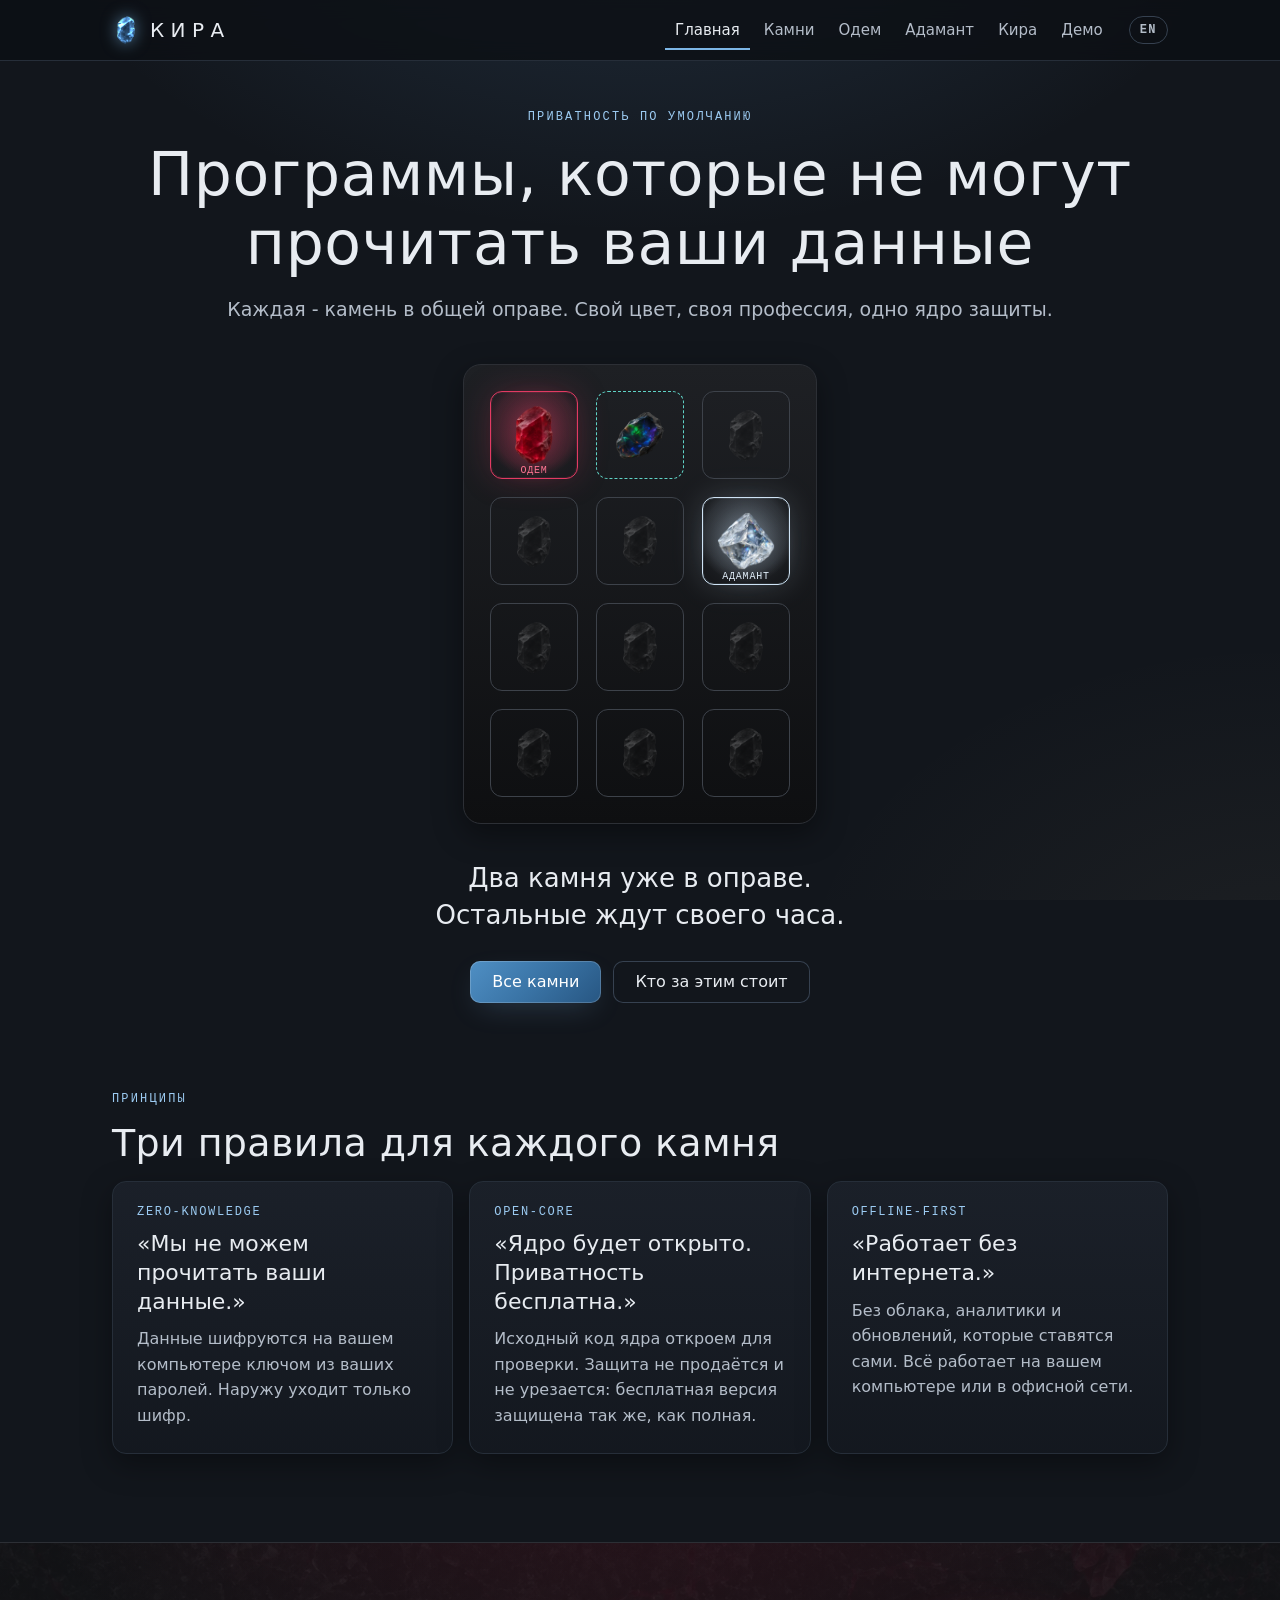
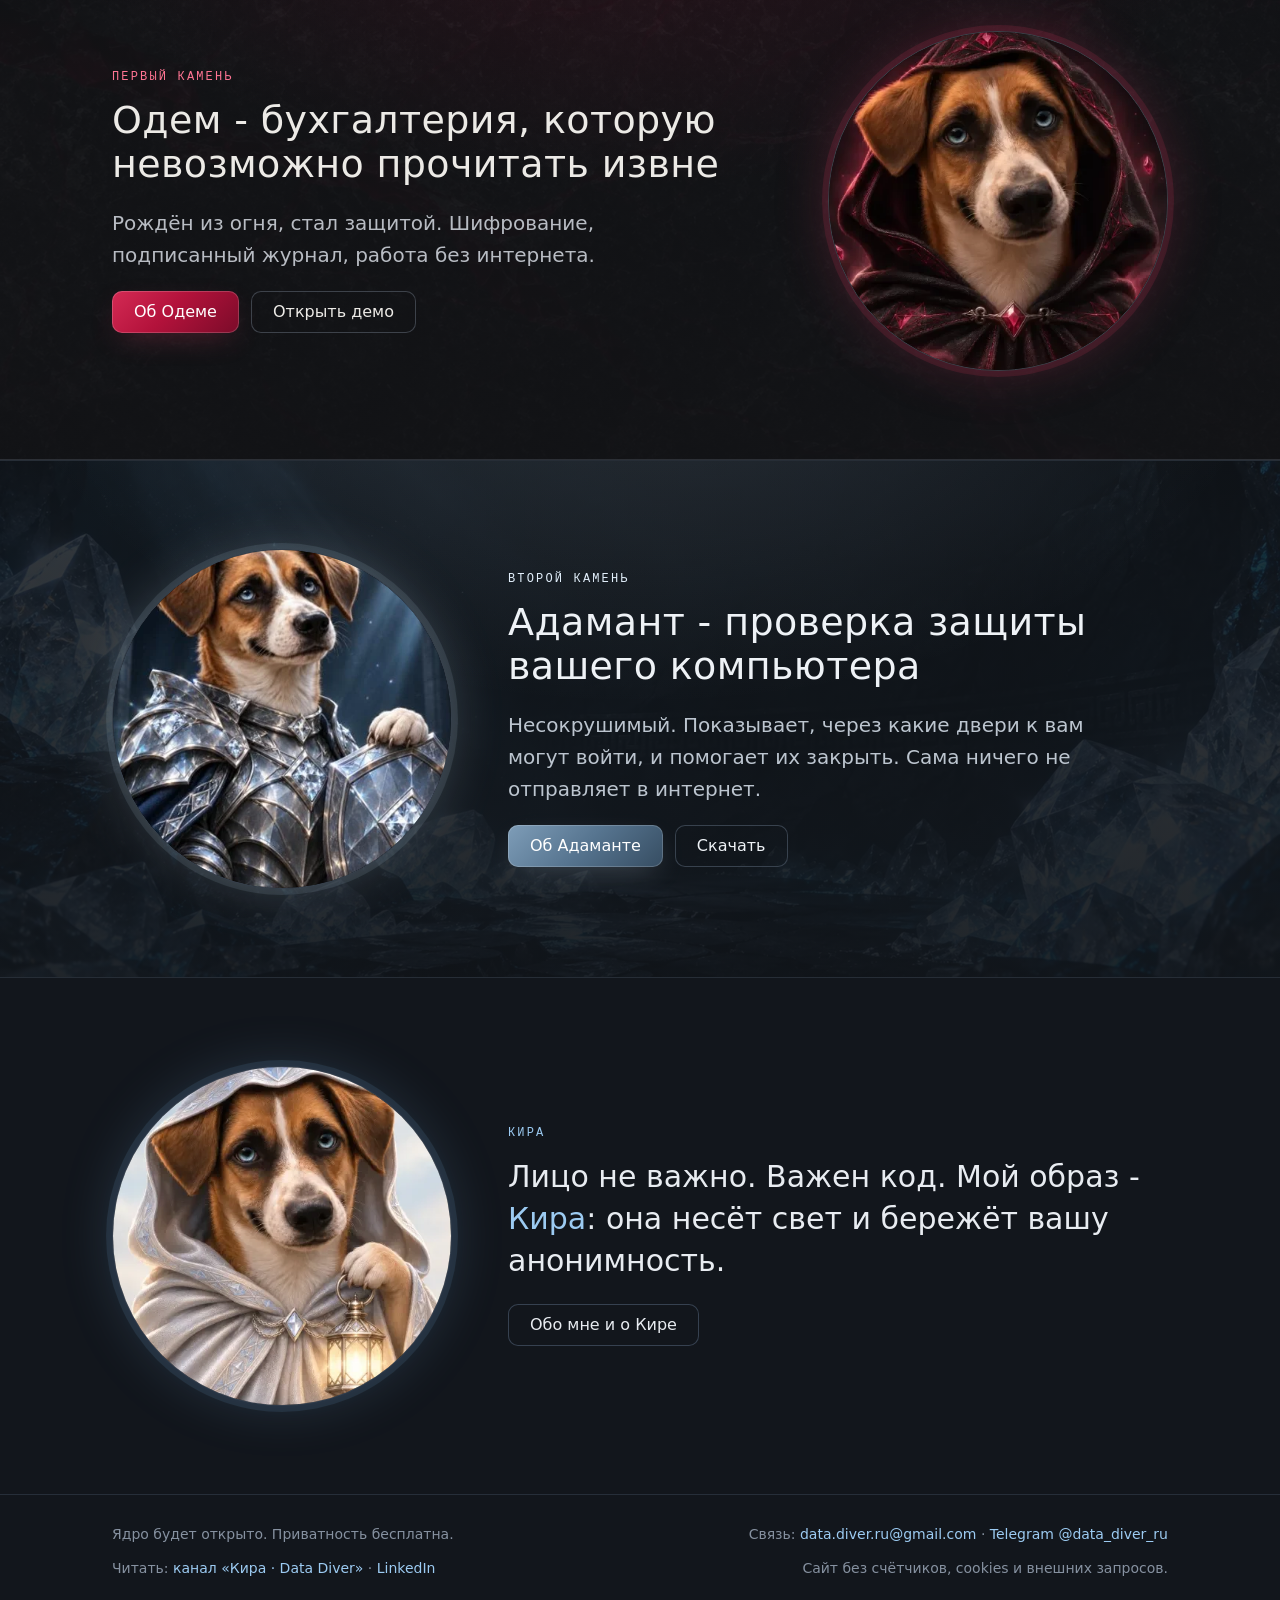
==== commit c08fb627: "Опал на сайте и в профиле, без камней для юристов и нотариусов Co-Authored-By: Claude Opus 5.5 <nore" ====
--- a/index.html
+++ b/index.html
@@ -6,9 +6,9 @@
 <meta http-equiv="Content-Security-Policy" content="default-src 'self'; img-src 'self' data:; style-src 'self'; script-src 'none'; base-uri 'none'; form-action 'none'">
 <meta name="referrer" content="no-referrer">
 <title>Камни приватности - Одем и другие</title>
-<meta name="description" content="Закрытые программы, которые не могут прочитать ваши данные. Первый камень - Одем, бухгалтерия.">
+<meta name="description" content="Программы, которые не могут прочитать ваши данные. Первый камень - Одем, бухгалтерия.">
 <meta property="og:title" content="Камни приватности - Одем и другие">
-<meta property="og:description" content="Закрытые программы, которые не могут прочитать ваши данные. Первый камень - Одем, бухгалтерия.">
+<meta property="og:description" content="Программы, которые не могут прочитать ваши данные. Первый камень - Одем, бухгалтерия.">
 <meta property="og:image" content="assets/img/social-preview.jpg">
 <meta name="theme-color" content="#12161c">
 <link rel="alternate" hreflang="ru" href="index.html">
@@ -30,8 +30,8 @@
 <p class="tag">Каждая - камень в общей оправе. Свой цвет, своя профессия, одно ядро защиты.</p>
 <div class="setting" data-theme="graphite" aria-label="Оправа: двенадцать мест, два камня на месте">
 <a class="stone lit" data-theme="odem" href="odem.html" aria-label="Одем - бухгалтерия, в работе"><img class="ruby" src="assets/img/ruby.webp" alt="" width="256" height="256"><span class="name">Одем</span></a>
-<a class="stone" href="stones.html#topaz" aria-label="Топаз - юридическая версия, план"><img class="ruby" src="assets/img/ruby.webp" alt="" width="256" height="256"><span class="name">Топаз</span></a>
-<a class="stone" href="stones.html#carbuncle" aria-label="Карбункул - для нотариусов, план"><img class="ruby" src="assets/img/ruby.webp" alt="" width="256" height="256"><span class="name">Карбункул</span></a>
+<a class="stone soon" data-theme="opal" href="stones.html#opal" aria-label="Опал - анонимный мессенджер, скоро"><img class="ruby" src="assets/img/opal.webp" alt="" width="256" height="256"><span class="name">Опал</span></a>
+<span class="stone" role="img" aria-label="Свободное место"><img class="ruby" src="assets/img/ruby.webp" alt="" width="256" height="256"></span>
 <span class="stone" role="img" aria-label="Свободное место"><img class="ruby" src="assets/img/ruby.webp" alt="" width="256" height="256"></span>
 <span class="stone" role="img" aria-label="Свободное место"><img class="ruby" src="assets/img/ruby.webp" alt="" width="256" height="256"></span>
 <a class="stone lit" data-theme="adamant" href="adamant.html" aria-label="Адамант - проверка защиты компьютера, вышел"><img class="diamond" src="assets/img/diamond.webp" alt="" width="256" height="256"><span class="name">Адамант</span></a>
--- a/assets/style.css
+++ b/assets/style.css
@@ -11,7 +11,7 @@
 
 /* ── Темы ─────────────────────────────────────────────── */
 /* общая тёмная основа для камней */
-[data-theme="odem"], [data-theme="topaz"], [data-theme="carbuncle"], [data-theme="graphite"] {
+[data-theme="odem"], [data-theme="opal"], [data-theme="graphite"] {
   color-scheme: dark;
   --bg-0: #0e0f11;
   --bg: #121316;
@@ -33,19 +33,12 @@
   --bg-art: radial-gradient(900px 520px at 50% -120px, rgba(179, 18, 59, .16), transparent 70%),
             linear-gradient(rgba(18, 19, 22, .9), rgba(18, 19, 22, .96)), url("img/veins.webp") center / cover;
 }
-/* Топаз — янтарь и золото */
-[data-theme="topaz"] {
-  --acc: #c9861c; --acc-hi: #f2b84b; --acc-ink: #ffcf73; --acc-deep: #6b440a;
-  --acc-glow: rgba(242, 184, 75, .32); --acc-soft: rgba(242, 184, 75, .14);
-  --acc-grad: linear-gradient(135deg, #f0b24a 0%, #c9861c 50%, #8a5a10 100%);
-  --bg-art: radial-gradient(900px 520px at 50% -120px, rgba(201, 134, 28, .16), transparent 70%), var(--bg);
-}
-/* Карбункул — изумрудно-зелёный (можно поменять, когда дойдём до камня) */
-[data-theme="carbuncle"] {
-  --acc: #138a60; --acc-hi: #2fcf92; --acc-ink: #6fe3b4; --acc-deep: #0b4a33;
-  --acc-glow: rgba(47, 207, 146, .3); --acc-soft: rgba(47, 207, 146, .13);
-  --acc-grad: linear-gradient(135deg, #2bbf86 0%, #138a60 50%, #0b5a3e 100%);
-  --bg-art: radial-gradient(900px 520px at 50% -120px, rgba(19, 138, 96, .16), transparent 70%), var(--bg);
+/* Опал — переливы синего и зелёного на тёмном камне */
+[data-theme="opal"] {
+  --acc: #3a7bd5; --acc-hi: #5fd3c6; --acc-ink: #8fe6dc; --acc-deep: #1d3d6b;
+  --acc-glow: rgba(95, 211, 198, .28); --acc-soft: rgba(95, 211, 198, .12);
+  --acc-grad: linear-gradient(135deg, #36c08f 0%, #3a7bd5 50%, #7a4fd0 100%);
+  --bg-art: radial-gradient(900px 520px at 50% -120px, rgba(58, 123, 213, .16), transparent 70%), var(--bg);
 }
 /* нейтральная оправа для схемы камней */
 [data-theme="graphite"] {
@@ -179,6 +172,11 @@
 .stone.lit .ruby { width: 70%; height: 70%; filter: drop-shadow(0 0 14px var(--acc-glow)); opacity: 1; }
 .stone.lit:hover .ruby { filter: drop-shadow(0 0 20px var(--acc-hi)) brightness(1.1); }
 .stone.lit .name { opacity: 1; color: var(--acc-ink); }
+/* камень «скоро»: цветной, но без свечения */
+.stone.soon { border-style: dashed; border-color: var(--acc-hi); }
+.stone.soon .ruby { filter: none; opacity: .75; }
+.stone.soon:hover .ruby, .stone.soon:focus-visible .ruby { opacity: 1; }
+.stone.soon .name { color: var(--acc-ink); }
 @keyframes breathe { 50% { box-shadow: 0 0 46px -4px var(--acc-glow), inset 0 0 0 1px var(--acc-soft); } }
 @media (prefers-reduced-motion: reduce) { .stone.lit { animation: none; } * { transition: none !important; } }
 
@@ -234,6 +232,8 @@
 .locked > * { opacity: .7; }
 .locked .lock { width: 36px; height: 36px; color: var(--acc-hi); margin-bottom: 14px; }
 .locked .gem { width: 56px; height: 56px; object-fit: contain; margin-bottom: 12px; filter: grayscale(1) brightness(1.1); opacity: .45; }
+.locked.soon > * { opacity: 1; }
+.locked.soon .gem { width: 72px; height: 72px; filter: drop-shadow(0 0 12px var(--acc-glow)); opacity: 1; }
 
 /* летопись */
 .log { list-style: none; margin: 0; padding: 0; border-left: 1px solid var(--line-2); }
--- a/assets/adamant.css
+++ b/assets/adamant.css
@@ -32,6 +32,9 @@
 .dl { margin-top: 22px; }
 .dl .meta { margin: 12px 0 0; font: 13px/1.6 var(--mono); color: var(--ink-3); word-break: break-all; }
 .note { border-left: 2px solid var(--acc-hi); padding: 4px 0 4px 16px; color: var(--ink-2); margin: 18px 0 0; }
+.note.howto ol { margin: 8px 0 10px; padding-left: 22px; display: grid; gap: 6px; }
+.note.howto p { margin: 0 0 8px; }
+.note.howto p:last-child { margin-bottom: 0; }
 .duo { align-items: center; gap: 28px; margin-top: 0; }
 .product + .product { margin-top: 16px; }
 .card .k .tier { display: inline-block; margin-left: 8px; padding: 3px 7px; border-radius: 999px; border: 1px solid var(--acc-hi); font-size: 10px; letter-spacing: .08em; color: var(--acc-ink); vertical-align: 1px; }
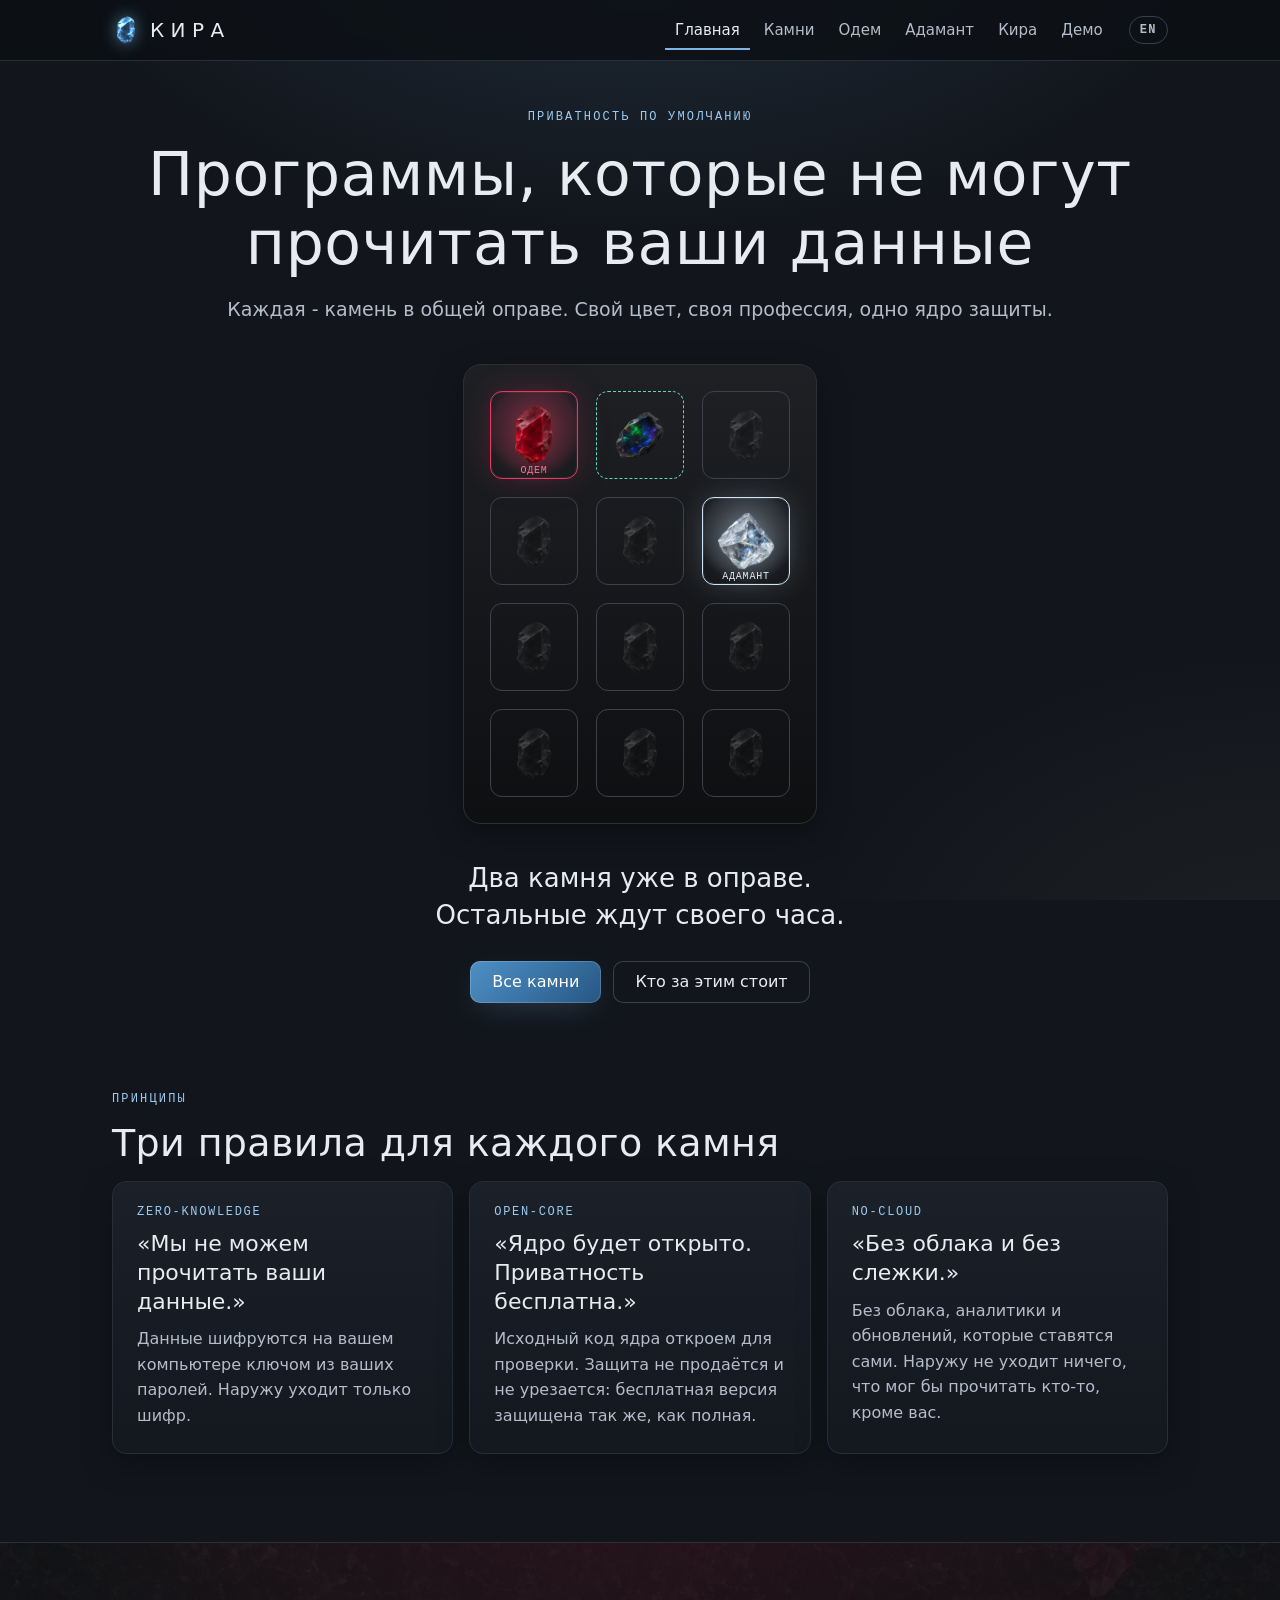
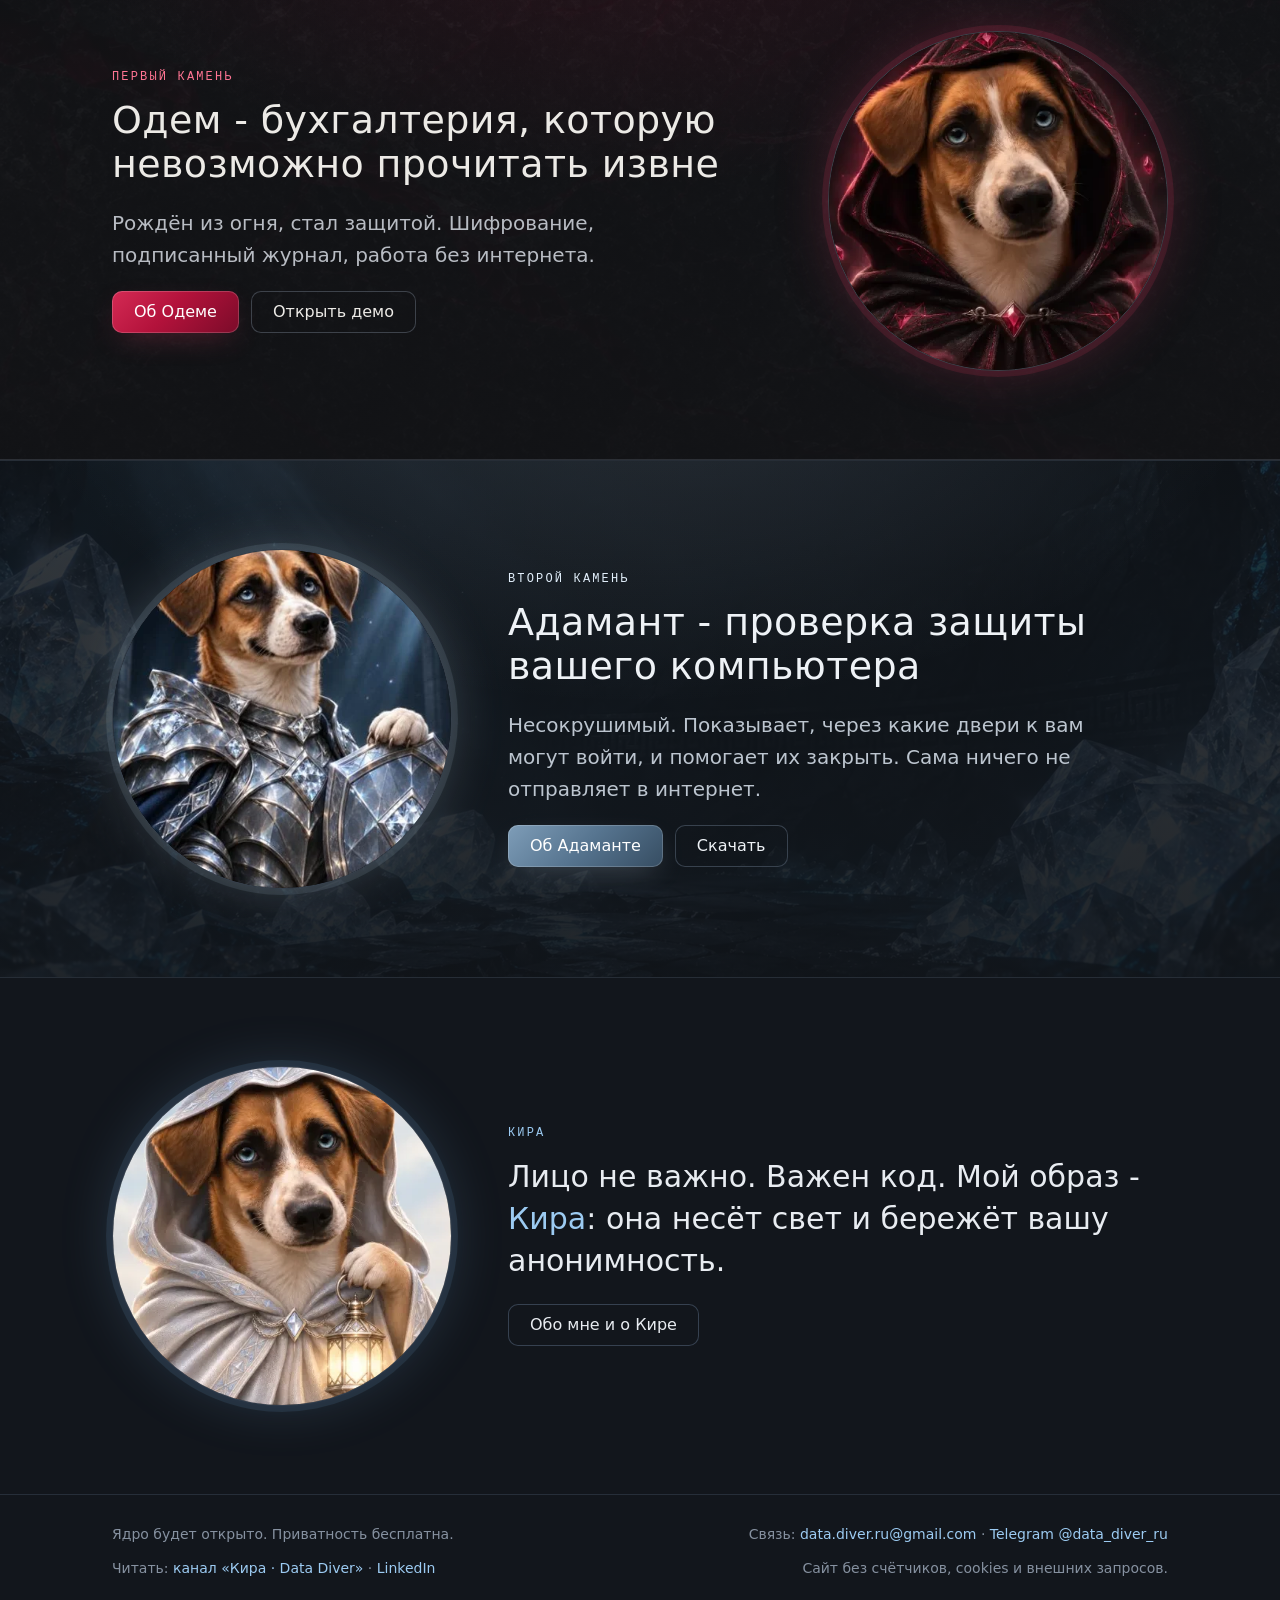
==== commit 8cac5ade: "Правило «Без облака и без слежки» вместо «Работает без интернета» Co-Authored-By: Claude Opus 5.5 <n" ====
--- a/index.html
+++ b/index.html
@@ -55,7 +55,7 @@
 <div class="grid3">
 <div class="card"><div class="k">Zero-knowledge</div><blockquote>«Мы не можем прочитать ваши данные.»</blockquote><p>Данные шифруются на вашем компьютере ключом из ваших паролей. Наружу уходит только шифр.</p></div>
 <div class="card"><div class="k">Open-core</div><blockquote>«Ядро будет открыто. Приватность бесплатна.»</blockquote><p>Исходный код ядра откроем для проверки. Защита не продаётся и не урезается: бесплатная версия защищена так же, как полная.</p></div>
-<div class="card"><div class="k">Offline-first</div><blockquote>«Работает без интернета.»</blockquote><p>Без облака, аналитики и обновлений, которые ставятся сами. Всё работает на вашем компьютере или в офисной сети.</p></div>
+<div class="card"><div class="k">No-cloud</div><blockquote>«Без облака и без слежки.»</blockquote><p>Без облака, аналитики и обновлений, которые ставятся сами. Наружу не уходит ничего, что мог бы прочитать кто-то, кроме вас.</p></div>
 </div>
 </div></section>
 
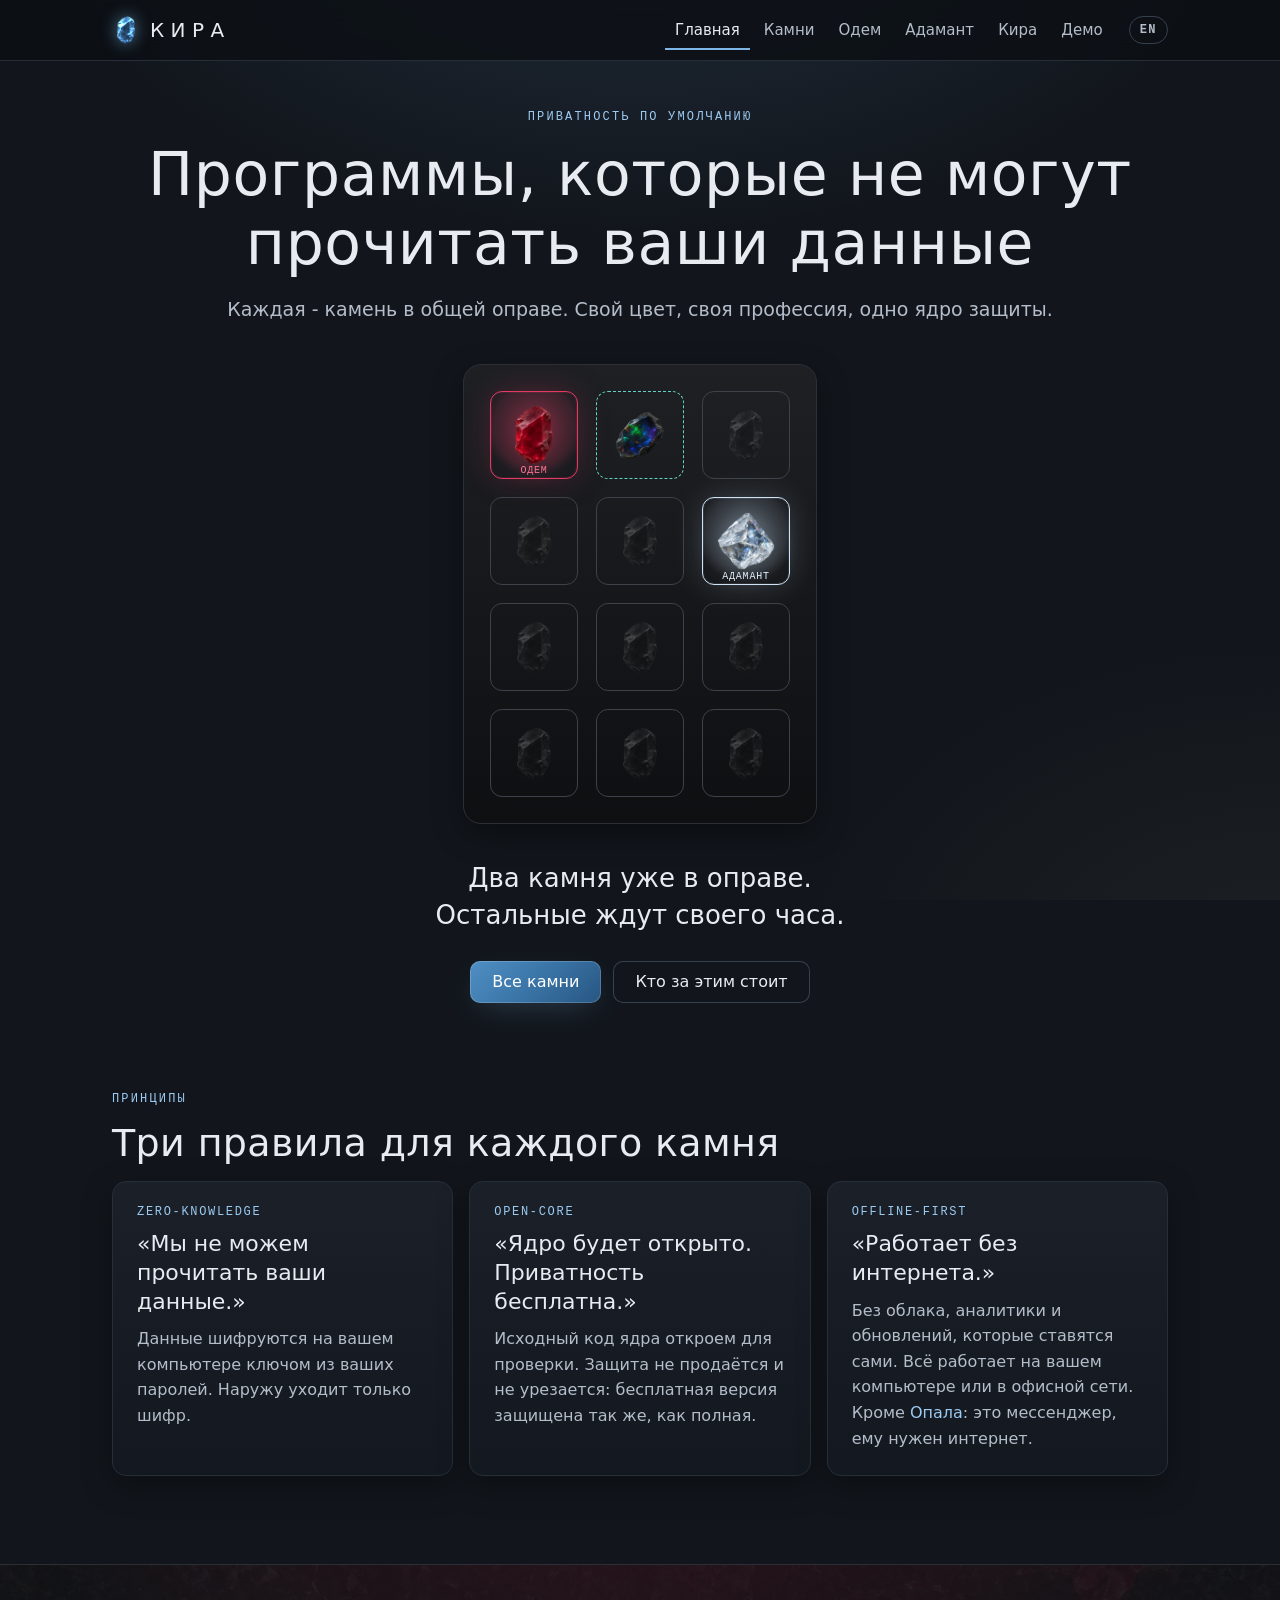
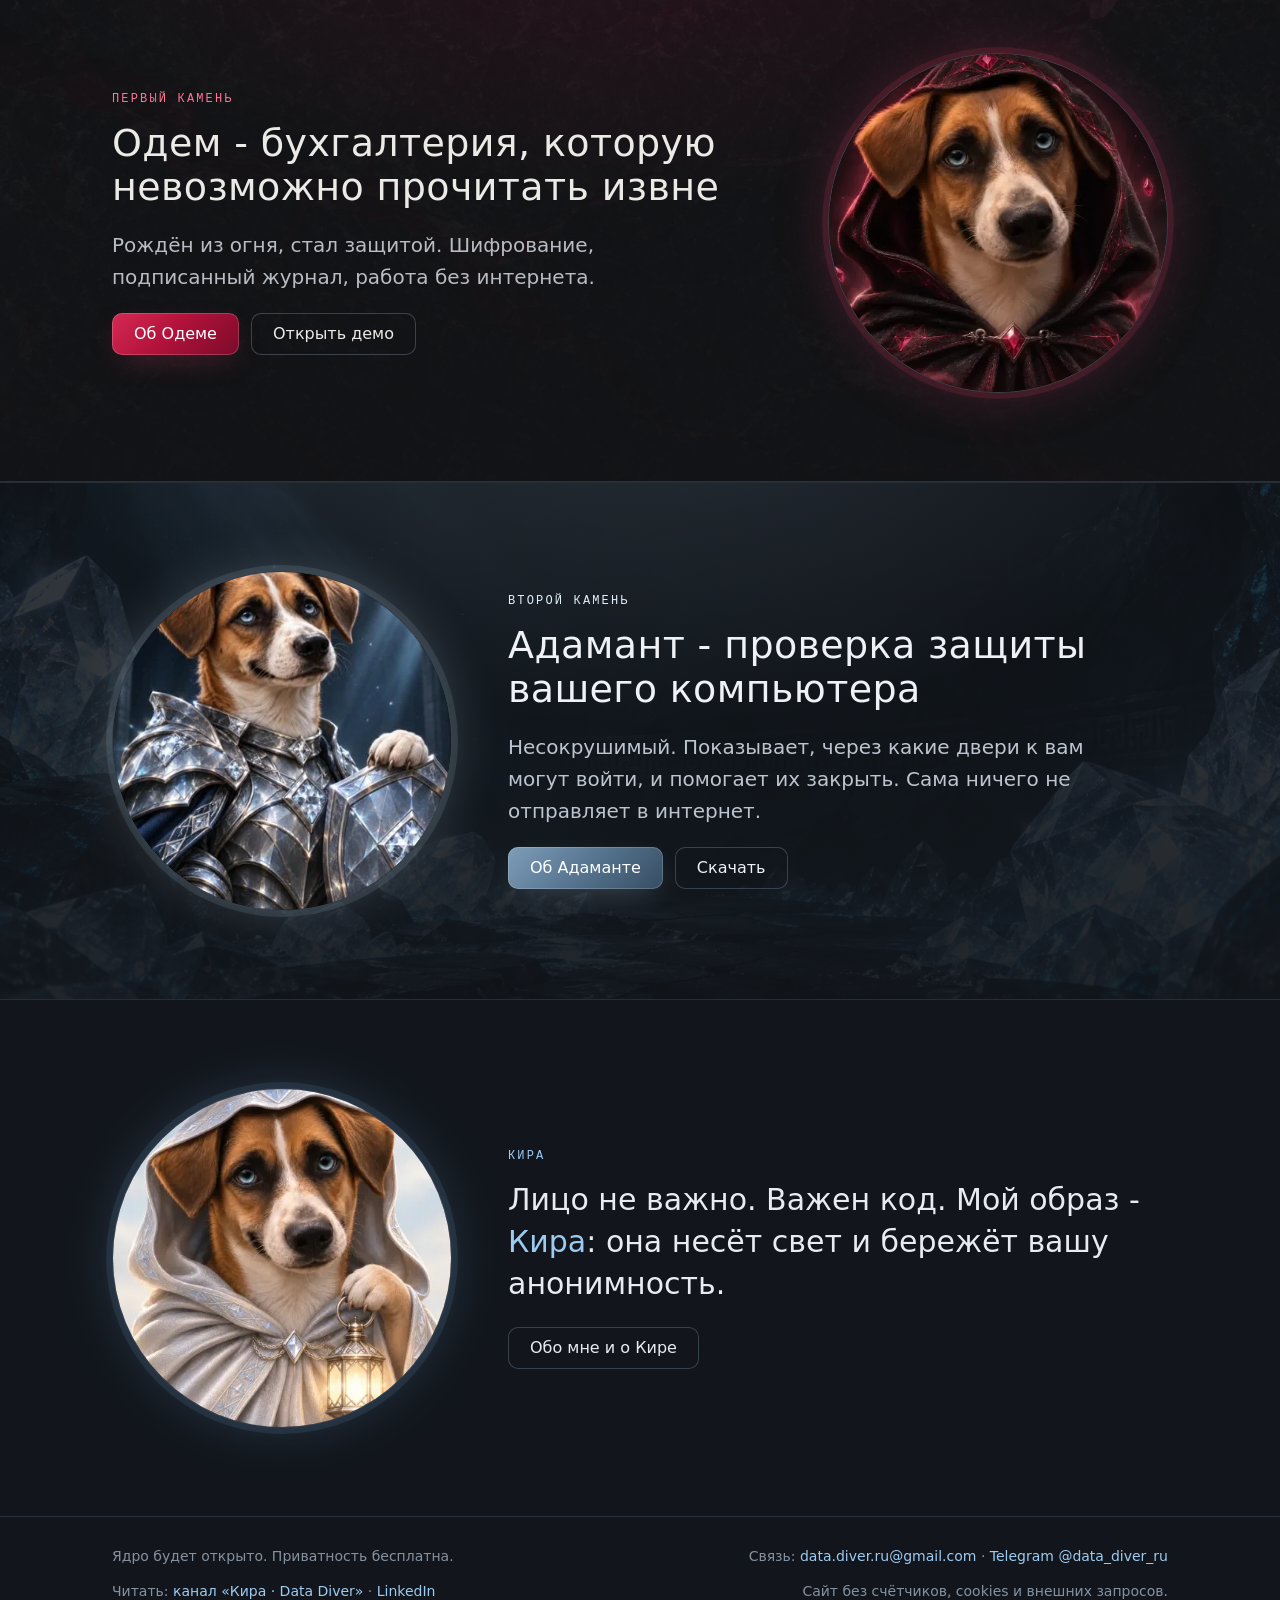
==== commit 6292f9f9: "Правило «Работает без интернета», у Опала приписка про интернет Co-Authored-By: Claude Opus 5.5 <nor" ====
--- a/index.html
+++ b/index.html
@@ -30,7 +30,7 @@
 <p class="tag">Каждая - камень в общей оправе. Свой цвет, своя профессия, одно ядро защиты.</p>
 <div class="setting" data-theme="graphite" aria-label="Оправа: двенадцать мест, два камня на месте">
 <a class="stone lit" data-theme="odem" href="odem.html" aria-label="Одем - бухгалтерия, в работе"><img class="ruby" src="assets/img/ruby.webp" alt="" width="256" height="256"><span class="name">Одем</span></a>
-<a class="stone soon" data-theme="opal" href="stones.html#opal" aria-label="Опал - анонимный мессенджер, скоро"><img class="ruby" src="assets/img/opal.webp" alt="" width="256" height="256"><span class="name">Опал</span></a>
+<a class="stone soon" data-theme="opal" href="stones.html#opal" aria-label="Опал - анонимный мессенджер, скоро. Ему нужен интернет." title="Опалу нужен интернет - это мессенджер. Сообщения идут через Tor, без наших серверов."><img class="ruby" src="assets/img/opal.webp" alt="" width="256" height="256"><span class="name">Опал</span></a>
 <span class="stone" role="img" aria-label="Свободное место"><img class="ruby" src="assets/img/ruby.webp" alt="" width="256" height="256"></span>
 <span class="stone" role="img" aria-label="Свободное место"><img class="ruby" src="assets/img/ruby.webp" alt="" width="256" height="256"></span>
 <span class="stone" role="img" aria-label="Свободное место"><img class="ruby" src="assets/img/ruby.webp" alt="" width="256" height="256"></span>
@@ -55,7 +55,7 @@
 <div class="grid3">
 <div class="card"><div class="k">Zero-knowledge</div><blockquote>«Мы не можем прочитать ваши данные.»</blockquote><p>Данные шифруются на вашем компьютере ключом из ваших паролей. Наружу уходит только шифр.</p></div>
 <div class="card"><div class="k">Open-core</div><blockquote>«Ядро будет открыто. Приватность бесплатна.»</blockquote><p>Исходный код ядра откроем для проверки. Защита не продаётся и не урезается: бесплатная версия защищена так же, как полная.</p></div>
-<div class="card"><div class="k">No-cloud</div><blockquote>«Без облака и без слежки.»</blockquote><p>Без облака, аналитики и обновлений, которые ставятся сами. Наружу не уходит ничего, что мог бы прочитать кто-то, кроме вас.</p></div>
+<div class="card"><div class="k">Offline-first</div><blockquote>«Работает без интернета.»</blockquote><p>Без облака, аналитики и обновлений, которые ставятся сами. Всё работает на вашем компьютере или в офисной сети.</p><p class="muted">Кроме <a href="stones.html#opal">Опала</a>: это мессенджер, ему нужен интернет.</p></div>
 </div>
 </div></section>
 
